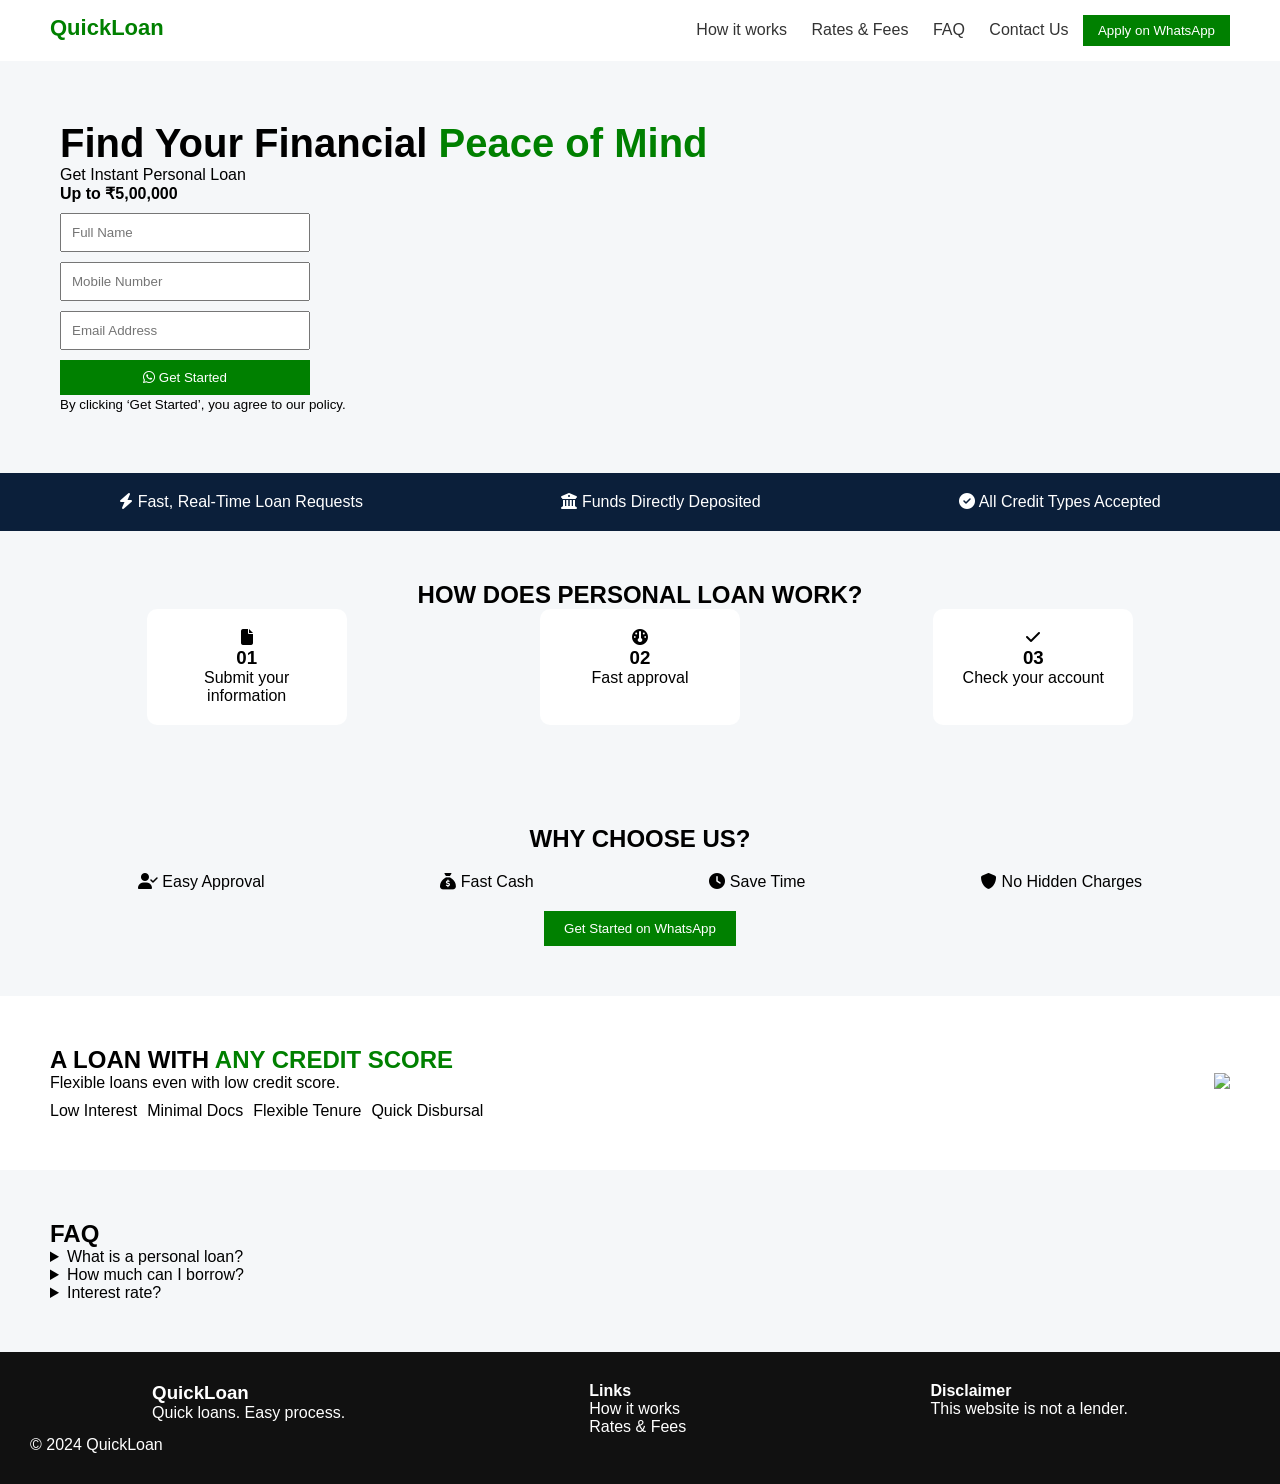
==== index.html @ e75ed55a "Add files via upload" ====
<!DOCTYPE html>
<html lang="en">
<head>
<meta charset="UTF-8">
<meta name="viewport" content="width=device-width, initial-scale=1.0">
<title>QuickLoan</title>

<link rel="stylesheet" href="style.css">

<link rel="stylesheet" href="https://cdnjs.cloudflare.com/ajax/libs/font-awesome/6.5.0/css/all.min.css">

</head>
<body>


<header class="header">
    <div class="logo">QuickLoan</div>
    <nav>
        <a href="#">How it works</a>
        <a href="#">Rates & Fees</a>
        <a href="#">FAQ</a>
        <a href="#">Contact Us</a>
        <button class="whatsapp-btn">Apply on WhatsApp</button>
    </nav>
</header>


<section class="hero">
    <div class="hero-left">
        <h1>Find Your Financial <span>Peace of Mind</span></h1>
        <p>Get Instant Personal Loan<br><b>Up to ₹5,00,000</b></p>

        <form class="form">
            <input type="text" placeholder="Full Name">
            <input type="text" placeholder="Mobile Number">
            <input type="email" placeholder="Email Address">
            <button><i class="fa-brands fa-whatsapp"></i> Get Started</button>
        </form>

        <small>By clicking ‘Get Started’, you agree to our policy.</small>
    </div>

    <div class="hero-right">
        <img src="https://cdn.pixabay.com/photo/2017/08/06/23/57/woman-2593366_1280.png" alt="">
    </div>
</section>

<section class="features">
    <div><i class="fa-solid fa-bolt"></i> Fast, Real-Time Loan Requests</div>
    <div><i class="fa-solid fa-building-columns"></i> Funds Directly Deposited</div>
    <div><i class="fa-solid fa-circle-check"></i> All Credit Types Accepted</div>
</section>


<section class="steps">
    <h2>HOW DOES <span>PERSONAL LOAN</span> WORK?</h2>

    <div class="step-box">
        <div class="card">
            <i class="fa-solid fa-file"></i>
            <h3>01</h3>
            <p>Submit your information</p>
        </div>

        <div class="card">
            <i class="fa-solid fa-gauge"></i>
            <h3>02</h3>
            <p>Fast approval</p>
        </div>

        <div class="card">
            <i class="fa-solid fa-check"></i>
            <h3>03</h3>
            <p>Check your account</p>
        </div>
    </div>
</section>


<section class="why">
    <h2>WHY CHOOSE US?</h2>

    <div class="why-grid">
        <div><i class="fa-solid fa-user-check"></i> Easy Approval</div>
        <div><i class="fa-solid fa-sack-dollar"></i> Fast Cash</div>
        <div><i class="fa-solid fa-clock"></i> Save Time</div>
        <div><i class="fa-solid fa-shield"></i> No Hidden Charges</div>
    </div>

    <button class="main-btn">Get Started on WhatsApp</button>
</section>


<section class="loan">
    <div class="loan-left">
        <h2>A LOAN WITH <span>ANY CREDIT SCORE</span></h2>
        <p>Flexible loans even with low credit score.</p>

        <div class="loan-features">
            <div>Low Interest</div>
            <div>Minimal Docs</div>
            <div>Flexible Tenure</div>
            <div>Quick Disbursal</div>
        </div>
    </div>

    <div class="loan-right">
        <img src="https://cdn-icons-png.flaticon.com/512/3135/3135715.png">
    </div>
</section>


<section class="faq">
    <h2>FAQ</h2>

    <details>
        <summary>What is a personal loan?</summary>
        <p>A loan used for personal expenses.</p>
    </details>

    <details>
        <summary>How much can I borrow?</summary>
        <p>Up to ₹5,00,000.</p>
    </details>

    <details>
        <summary>Interest rate?</summary>
        <p>Depends on lender.</p>
    </details>
</section>


<footer class="footer">
    <div class="footer-content">
        <div>
            <h3>QuickLoan</h3>
            <p>Quick loans. Easy process.</p>
        </div>

        <div>
            <h4>Links</h4>
            <p>How it works</p>
            <p>Rates & Fees</p>
        </div>

        <div>
            <h4>Disclaimer</h4>
            <p>This website is not a lender.</p>
        </div>
    </div>

    <p class="copyright">© 2024 QuickLoan</p>
</footer>

</body>
</html>
---- style.css ----
*{
    margin:0;
    padding:0;
    box-sizing:border-box;
    font-family:Arial;
}

body{
    background:#f5f7f9;
}


.header{
    display:flex;
    justify-content:space-between;
    padding:15px 50px;
    background:#fff;
}

.logo{
    color:green;
    font-weight:bold;
    font-size:22px;
}

nav a{
    margin:0 10px;
    text-decoration:none;
    color:#333;
}

.whatsapp-btn{
    background:green;
    color:#fff;
    padding:8px 15px;
    border:none;
}

/* HERO */
.hero{
    display:flex;
    padding:60px;
    align-items:center;
}

.hero-left{
    flex:1;
}

.hero-left h1{
    font-size:40px;
}

.hero-left span{
    color:green;
}

.form input{
    display:block;
    margin:10px 0;
    padding:10px;
    width:250px;
}

.form button{
    background:green;
    color:#fff;
    padding:10px;
    border:none;
    width:250px;
}

.hero-right img{
    width:400px;
}


.features{
    display:flex;
    justify-content:space-around;
    background:#0b1f3a;
    color:#fff;
    padding:20px;
}


.steps{
    text-align:center;
    padding:50px;
}

.step-box{
    display:flex;
    justify-content:space-around;
}

.card{
    background:#fff;
    padding:20px;
    border-radius:10px;
    width:200px;
}


.why{
    text-align:center;
    padding:50px;
}

.why-grid{
    display:flex;
    justify-content:space-around;
    margin:20px 0;
}

.main-btn{
    background:green;
    color:#fff;
    padding:10px 20px;
    border:none;
}

.loan{
    display:flex;
    padding:50px;
    align-items:center;
    background:#fff;
}

.loan-left{
    flex:1;
}

.loan-left span{
    color:green;
}

.loan-features{
    display:flex;
    gap:10px;
    margin-top:10px;
}

.loan-right img{
    width:200px;
}

.faq{
    padding:50px;
}


.footer{
    background:#111;
    color:#fff;
    padding:30px;
}

.footer-content{
    display:flex;
    justify-content:space-around;
}
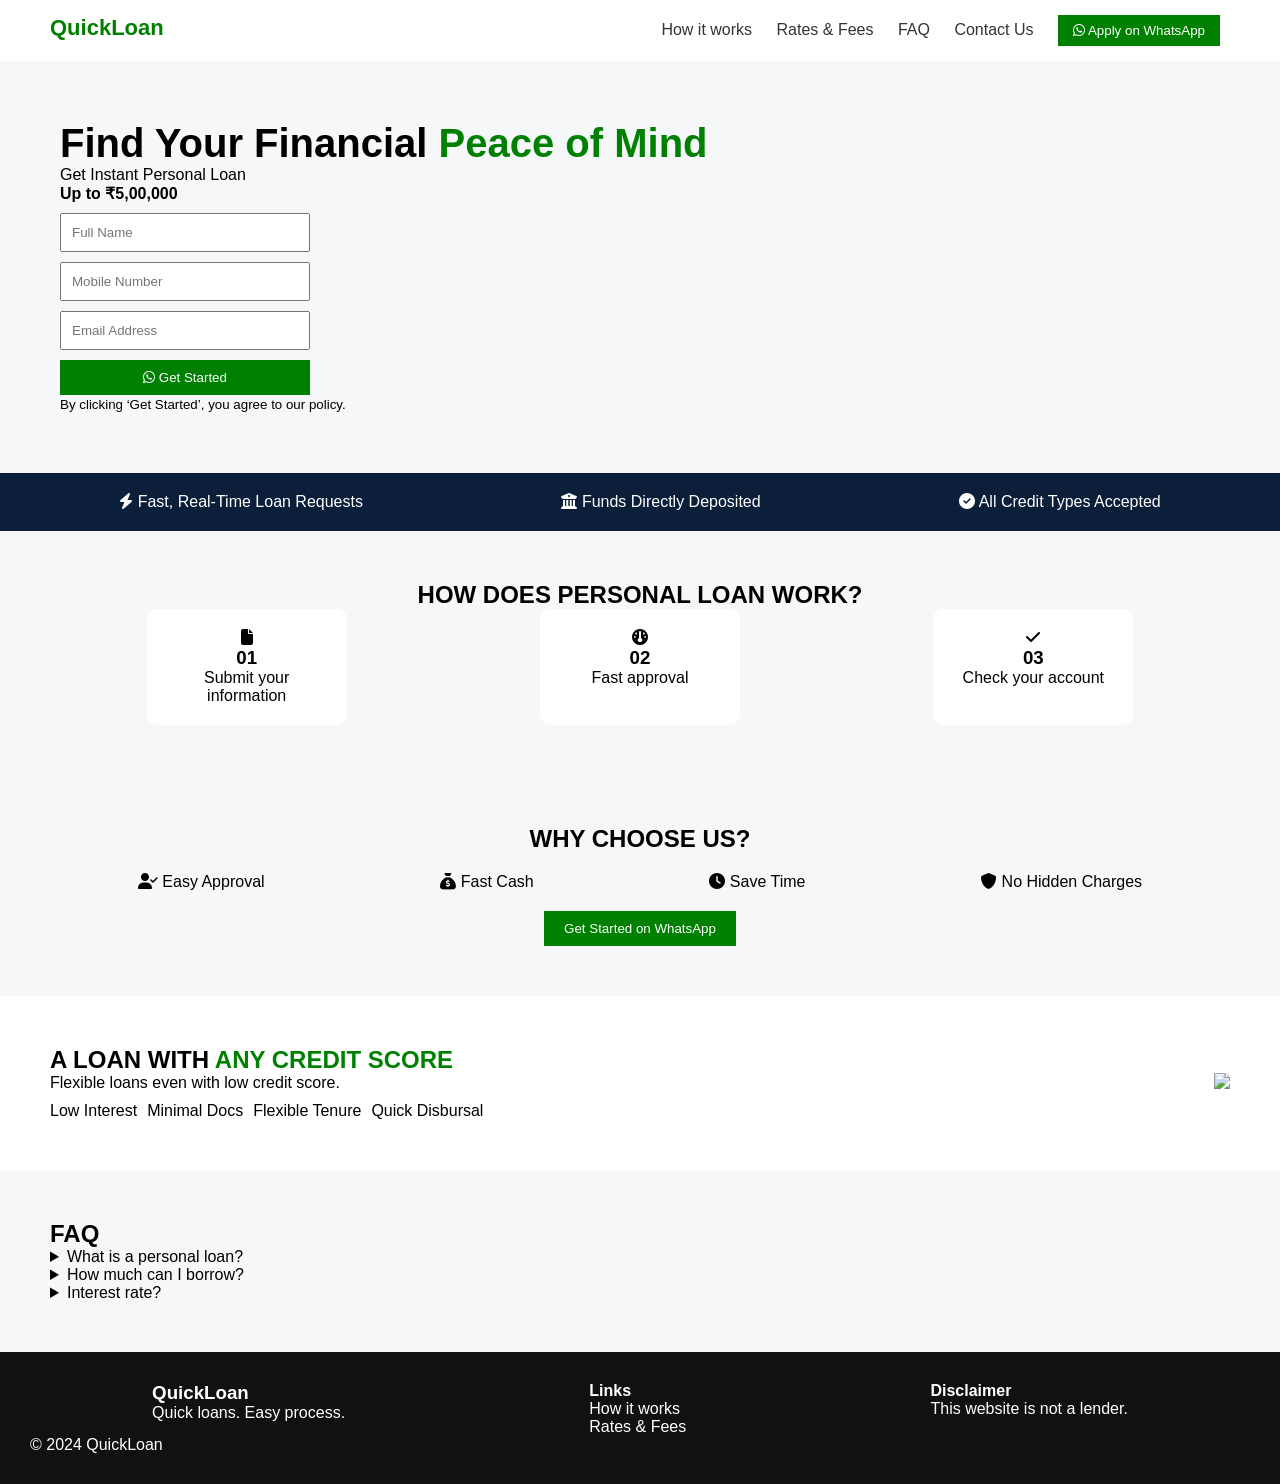
==== commit f742fee2: "Update index.html" ====
--- a/index.html
+++ b/index.html
@@ -20,7 +20,9 @@
         <a href="#">Rates & Fees</a>
         <a href="#">FAQ</a>
         <a href="#">Contact Us</a>
-        <button class="whatsapp-btn">Apply on WhatsApp</button>
+        <a href="https://wa.me/919876543210?text=Hi%20I%20want%20to%20apply%20for%20a%20loan" target="_blank">
+    <button class="whatsapp-btn"><i class="fa-brands fa-whatsapp"></i> Apply on WhatsApp</button>
+</a>
     </nav>
 </header>
 
@@ -30,12 +32,35 @@
         <h1>Find Your Financial <span>Peace of Mind</span></h1>
         <p>Get Instant Personal Loan<br><b>Up to ₹5,00,000</b></p>
 
-        <form class="form">
-            <input type="text" placeholder="Full Name">
-            <input type="text" placeholder="Mobile Number">
-            <input type="email" placeholder="Email Address">
-            <button><i class="fa-brands fa-whatsapp"></i> Get Started</button>
-        </form>
+<form class="form" onsubmit="sendToWhatsApp(event)">
+    <input type="text" id="name" placeholder="Full Name" required>
+    <input type="text" id="mobile" placeholder="Mobile Number" maxlength="10" pattern="\d{10}" required>
+    <input type="email" id="email" placeholder="Email Address" required>
+    <button type="submit"><i class="fa-brands fa-whatsapp"></i> Get Started</button>
+</form>
+
+<script>
+function sendToWhatsApp(event) {
+    event.preventDefault(); // form ko submit hone se rokta hai
+
+    // Input values nikalna
+    let name = document.getElementById("name").value;
+    let mobile = document.getElementById("mobile").value;
+    let email = document.getElementById("email").value;
+
+    // WhatsApp number (apna number daaliye)
+    let phoneNumber = "919876543210";
+
+    // Message format
+    let message = `Hi, I want to apply for a loan.%0AName: ${name}%0AMobile: ${mobile}%0AEmail: ${email}`;
+
+    // WhatsApp link
+    let url = `https://wa.me/${phoneNumber}?text=${message}`;
+
+    // Redirect to WhatsApp
+    window.open(url, "_blank");
+}
+</script>
 
         <small>By clicking ‘Get Started’, you agree to our policy.</small>
     </div>
@@ -153,4 +178,4 @@
 </footer>
 
 </body>
-</html>+</html>
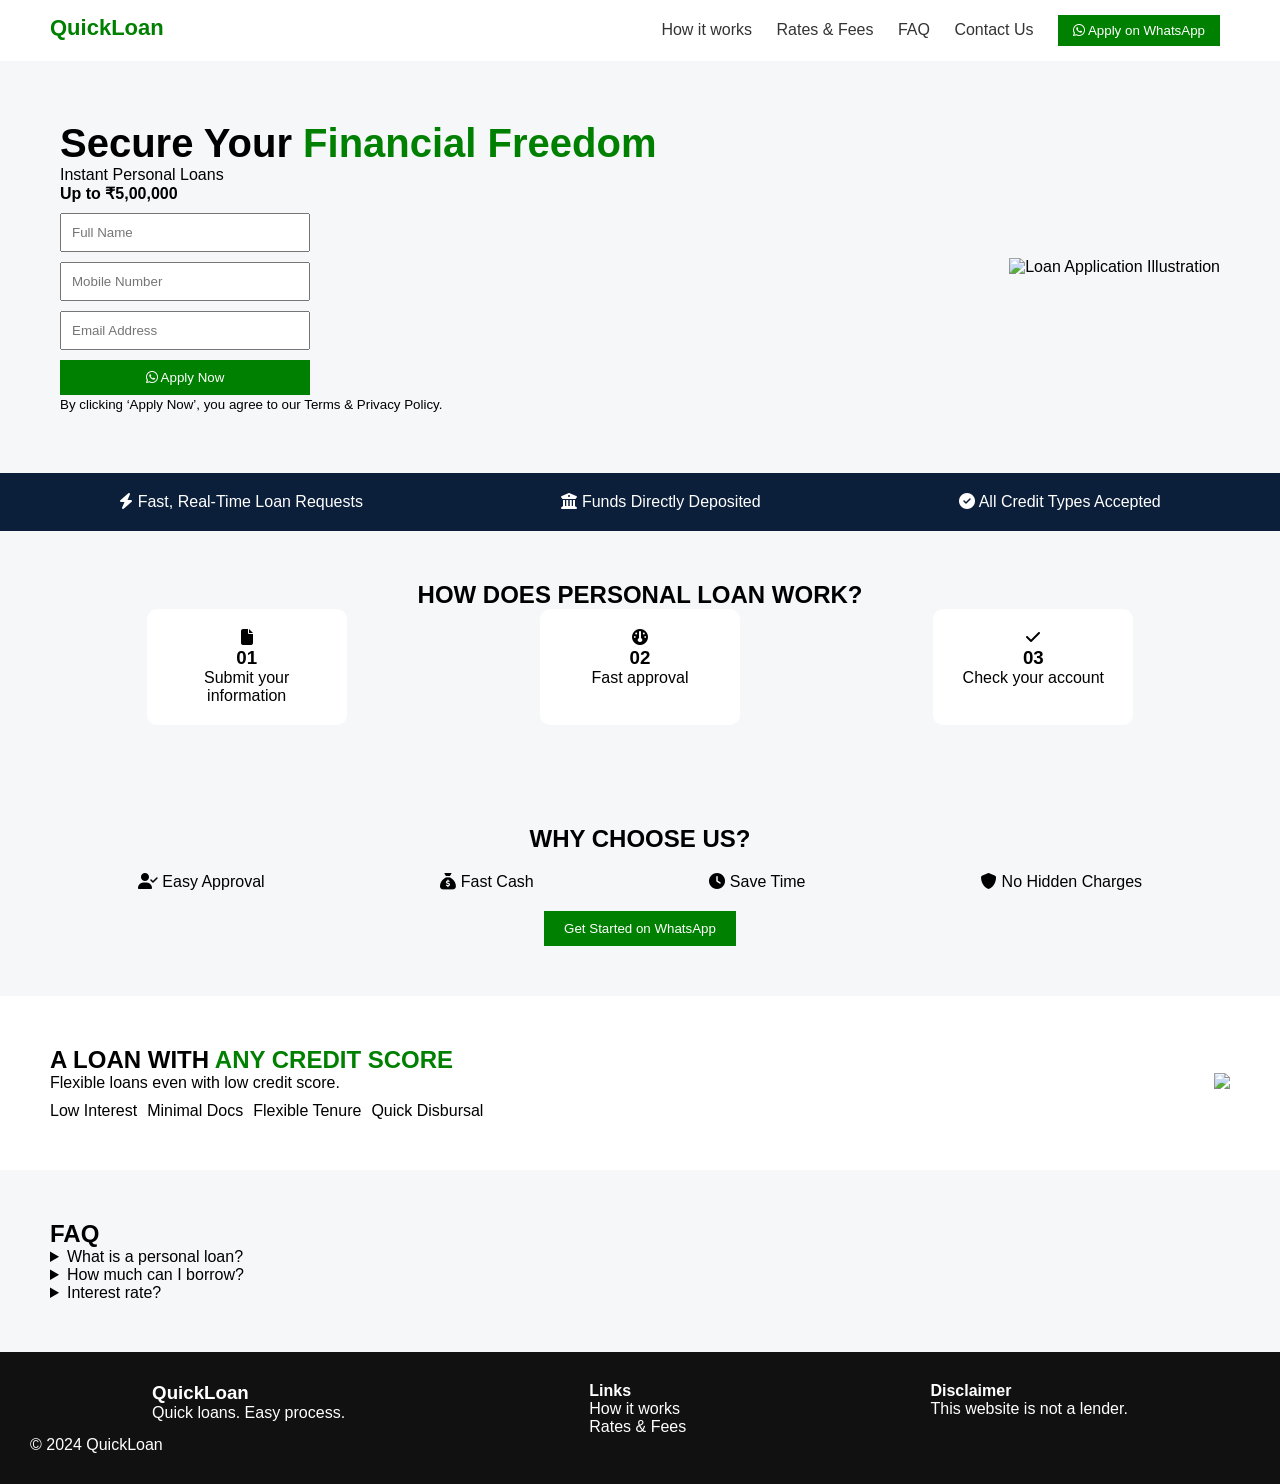
==== commit c632f6da: "Update index.html" ====
--- a/index.html
+++ b/index.html
@@ -20,7 +20,7 @@
         <a href="#">Rates & Fees</a>
         <a href="#">FAQ</a>
         <a href="#">Contact Us</a>
-        <a href="https://wa.me/919876543210?text=Hi%20I%20want%20to%20apply%20for%20a%20loan" target="_blank">
+        <a href="https://wa.me/919167395780?text=Hi%20I%20want%20to%20apply%20for%20a%20loan" target="_blank">
     <button class="whatsapp-btn"><i class="fa-brands fa-whatsapp"></i> Apply on WhatsApp</button>
 </a>
     </nav>
@@ -28,46 +28,23 @@
 
 
 <section class="hero">
-    <div class="hero-left">
-        <h1>Find Your Financial <span>Peace of Mind</span></h1>
-        <p>Get Instant Personal Loan<br><b>Up to ₹5,00,000</b></p>
+  <div class="hero-left">
+    <h1>Secure Your <span>Financial Freedom</span></h1>
+    <p>Instant Personal Loans <br><b>Up to ₹5,00,000</b></p>
 
-<form class="form" onsubmit="sendToWhatsApp(event)">
-    <input type="text" id="name" placeholder="Full Name" required>
-    <input type="text" id="mobile" placeholder="Mobile Number" maxlength="10" pattern="\d{10}" required>
-    <input type="email" id="email" placeholder="Email Address" required>
-    <button type="submit"><i class="fa-brands fa-whatsapp"></i> Get Started</button>
-</form>
+    <form class="form" onsubmit="sendToWhatsApp(event)">
+      <input type="text" id="name" placeholder="Full Name" required>
+      <input type="tel" id="mobile" placeholder="Mobile Number" maxlength="10" pattern="\d{10}" required>
+      <input type="email" id="email" placeholder="Email Address" required>
+      <button type="submit" class="cta-btn"><i class="fa-brands fa-whatsapp"></i> Apply Now</button>
+    </form>
 
-<script>
-function sendToWhatsApp(event) {
-    event.preventDefault(); // form ko submit hone se rokta hai
+    <small>By clicking ‘Apply Now’, you agree to our Terms & Privacy Policy.</small>
+  </div>
 
-    // Input values nikalna
-    let name = document.getElementById("name").value;
-    let mobile = document.getElementById("mobile").value;
-    let email = document.getElementById("email").value;
-
-    // WhatsApp number (apna number daaliye)
-    let phoneNumber = "919876543210";
-
-    // Message format
-    let message = `Hi, I want to apply for a loan.%0AName: ${name}%0AMobile: ${mobile}%0AEmail: ${email}`;
-
-    // WhatsApp link
-    let url = `https://wa.me/${phoneNumber}?text=${message}`;
-
-    // Redirect to WhatsApp
-    window.open(url, "_blank");
-}
-</script>
-
-        <small>By clicking ‘Get Started’, you agree to our policy.</small>
-    </div>
-
-    <div class="hero-right">
-        <img src="https://cdn.pixabay.com/photo/2017/08/06/23/57/woman-2593366_1280.png" alt="">
-    </div>
+  <div class="hero-right">
+    <img src="https://cdn.pixabay.com/photo/2017/08/06/23/57/woman-2593366_1280.png" alt="Loan Application Illustration">
+  </div>
 </section>
 
 <section class="features">
--- a/style.css
+++ b/style.css
@@ -159,4 +159,157 @@
 .footer-content{
     display:flex;
     justify-content:space-around;
-}+}
+
+/* Base styles remain same as your code */
+
+/* Responsive adjustments */
+@media (max-width: 768px) {
+    .header {
+        flex-direction: column;
+        align-items: flex-start;
+        padding: 10px 20px;
+    }
+
+    nav {
+        margin-top: 10px;
+    }
+
+    .hero {
+        flex-direction: column;
+        padding: 30px;
+        text-align: center;
+    }
+
+    .hero-left h1 {
+        font-size: 28px;
+    }
+
+    .hero-right img {
+        width: 100%;
+        max-width: 300px;
+        margin-top: 20px;
+    }
+
+    .form input,
+    .form button {
+        width: 100%;
+        max-width: 300px;
+    }
+
+    .features {
+        flex-direction: column;
+        align-items: center;
+        text-align: center;
+    }
+
+    .step-box {
+        flex-direction: column;
+        gap: 20px;
+    }
+
+    .why-grid {
+        flex-direction: column;
+        gap: 20px;
+    }
+
+    .loan {
+        flex-direction: column;
+        text-align: center;
+    }
+
+    .loan-right img {
+        width: 100%;
+        max-width: 200px;
+        margin-top: 20px;
+    }
+
+    .footer-content {
+        flex-direction: column;
+        align-items: center;
+        text-align: center;
+        gap: 15px;
+    }
+}
+
+@media (max-width: 480px) {
+    .hero-left h1 {
+        font-size: 22px;
+    }
+
+    .logo {
+        font-size: 18px;
+    }
+
+    .main-btn,
+    .whatsapp-btn {
+        width: 100%;
+        max-width: 250px;
+    }
+}
+
+@media (max-width: 768px) {
+    .header {
+        flex-direction: column;
+        align-items: flex-start;
+        padding: 10px 20px;
+    }
+
+    nav {
+        display: flex;
+        flex-direction: column;
+        gap: 10px;
+        margin-top: 10px;
+    }
+
+    .hero {
+        flex-direction: column;
+        padding: 30px;
+        text-align: center;
+    }
+
+    .hero-right img {
+        width: 100%;
+        max-width: 300px;
+        margin-top: 20px;
+    }
+
+    .form input,
+    .form button {
+        width: 100%;
+        max-width: 300px;
+    }
+
+    .features,
+    .step-box,
+    .why-grid,
+    .loan,
+    .footer-content {
+        flex-direction: column;
+        align-items: center;
+        text-align: center;
+        gap: 20px;
+    }
+
+    .loan-right img {
+        width: 100%;
+        max-width: 200px;
+        margin-top: 20px;
+    }
+}
+
+@media (max-width: 480px) {
+    .hero-left h1 {
+        font-size: 22px;
+    }
+
+    .logo {
+        font-size: 18px;
+    }
+
+    .main-btn,
+    .whatsapp-btn {
+        width: 100%;
+        max-width: 250px;
+    }
+}
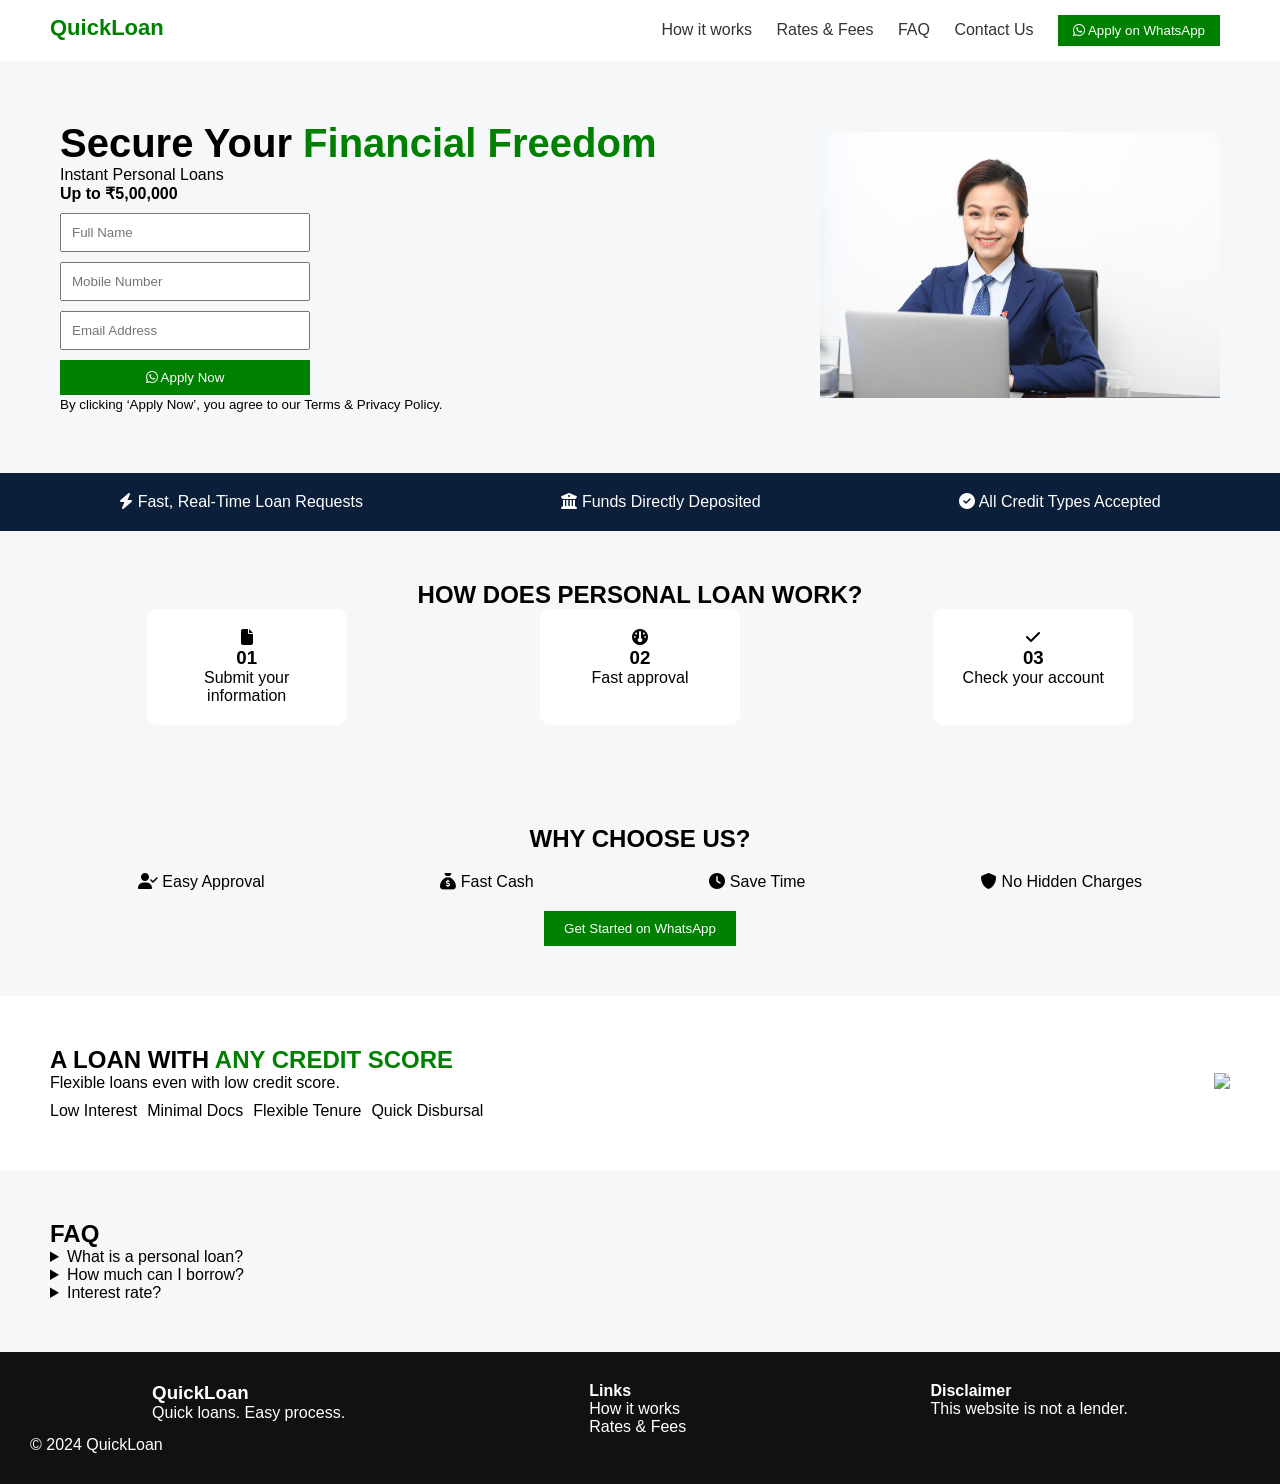
==== commit 129b45a8: "Update index.html" ====
--- a/index.html
+++ b/index.html
@@ -43,7 +43,7 @@
   </div>
 
   <div class="hero-right">
-    <img src="https://cdn.pixabay.com/photo/2017/08/06/23/57/woman-2593366_1280.png" alt="Loan Application Illustration">
+    <img src="assest/heroright.jpg" alt="Loan Application Illustration">
   </div>
 </section>
 
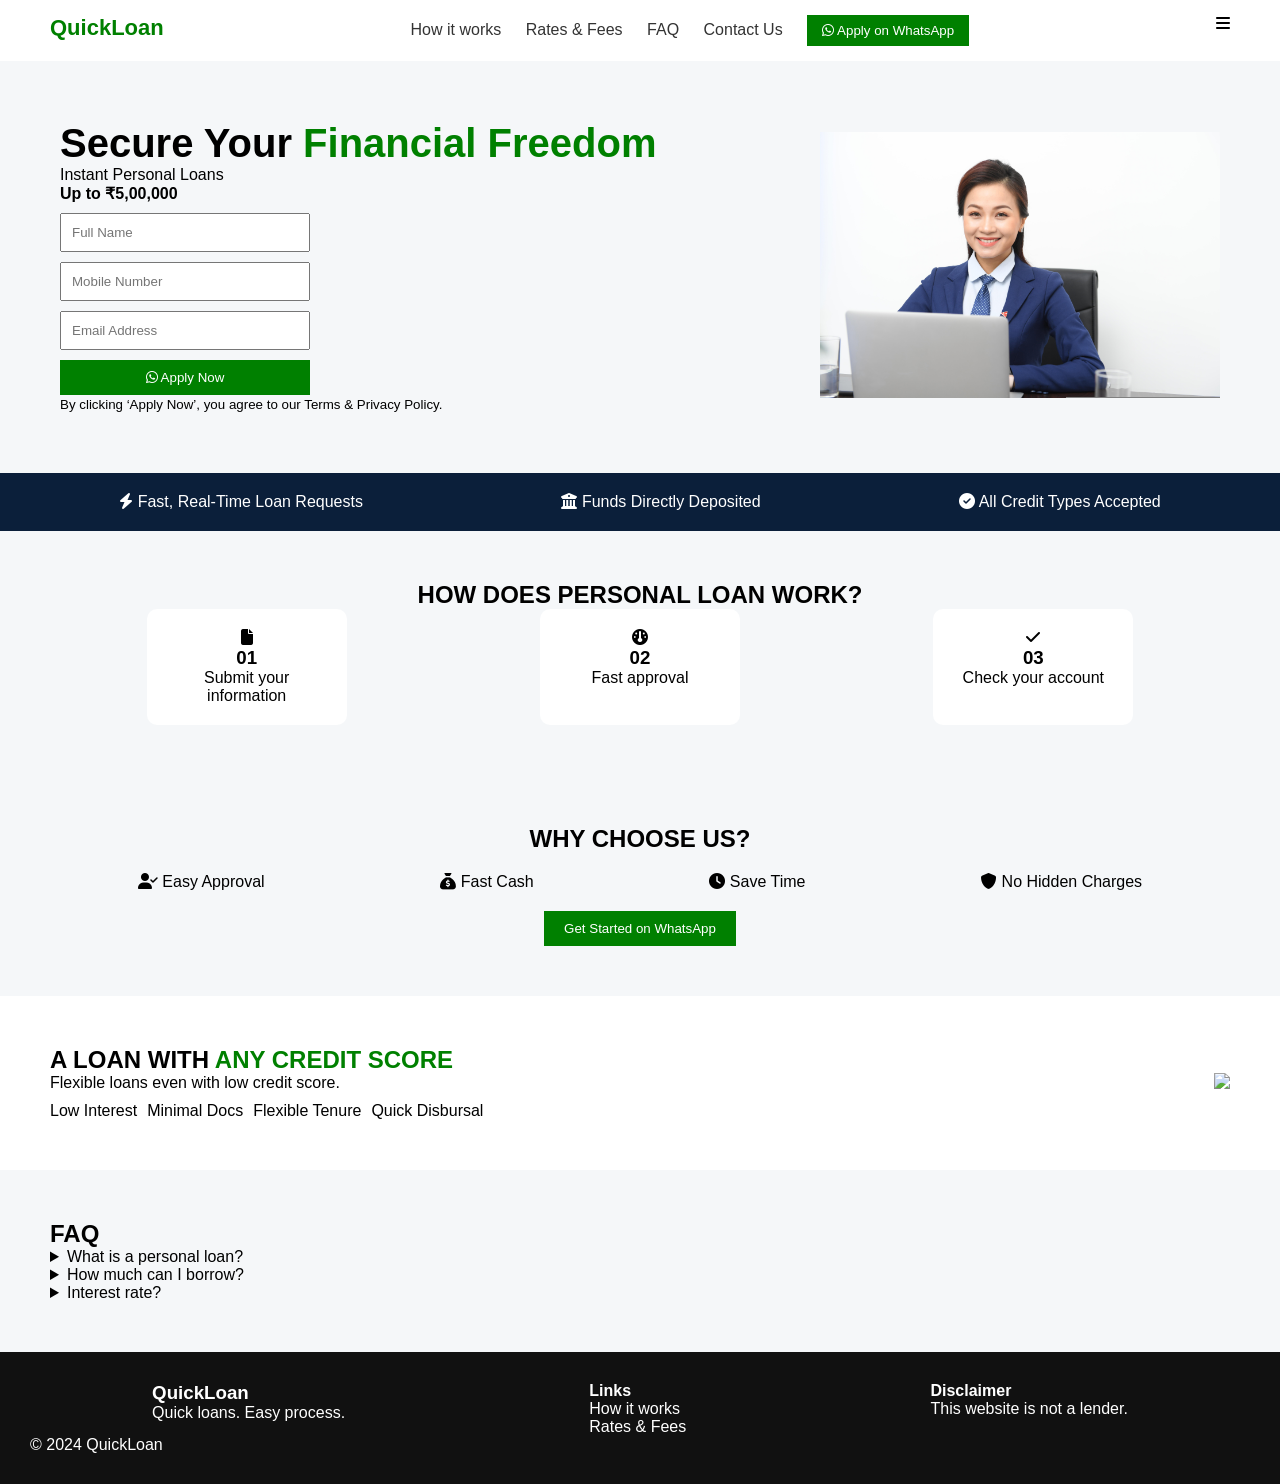
==== commit 501ff243: "Update index.html" ====
--- a/index.html
+++ b/index.html
@@ -14,16 +14,19 @@
 
 
 <header class="header">
-    <div class="logo">QuickLoan</div>
-    <nav>
-        <a href="#">How it works</a>
-        <a href="#">Rates & Fees</a>
-        <a href="#">FAQ</a>
-        <a href="#">Contact Us</a>
-        <a href="https://wa.me/919167395780?text=Hi%20I%20want%20to%20apply%20for%20a%20loan" target="_blank">
-    <button class="whatsapp-btn"><i class="fa-brands fa-whatsapp"></i> Apply on WhatsApp</button>
-</a>
-    </nav>
+  <div class="logo">QuickLoan</div>
+  <nav id="nav-links">
+      <a href="#">How it works</a>
+      <a href="#">Rates & Fees</a>
+      <a href="#">FAQ</a>
+      <a href="#">Contact Us</a>
+      <a href="https://wa.me/919167395780?text=Hi%20I%20want%20to%20apply%20for%20a%20loan" target="_blank">
+        <button class="whatsapp-btn"><i class="fa-brands fa-whatsapp"></i> Apply on WhatsApp</button>
+      </a>
+  </nav>
+  <div class="hamburger" onclick="toggleMenu()">
+    <i class="fa fa-bars"></i>
+  </div>
 </header>
 
 
@@ -153,6 +156,10 @@
 
     <p class="copyright">© 2024 QuickLoan</p>
 </footer>
-
+<script>
+function toggleMenu() {
+  document.getElementById("nav-links").classList.toggle("show");
+}
+</script>
 </body>
 </html>
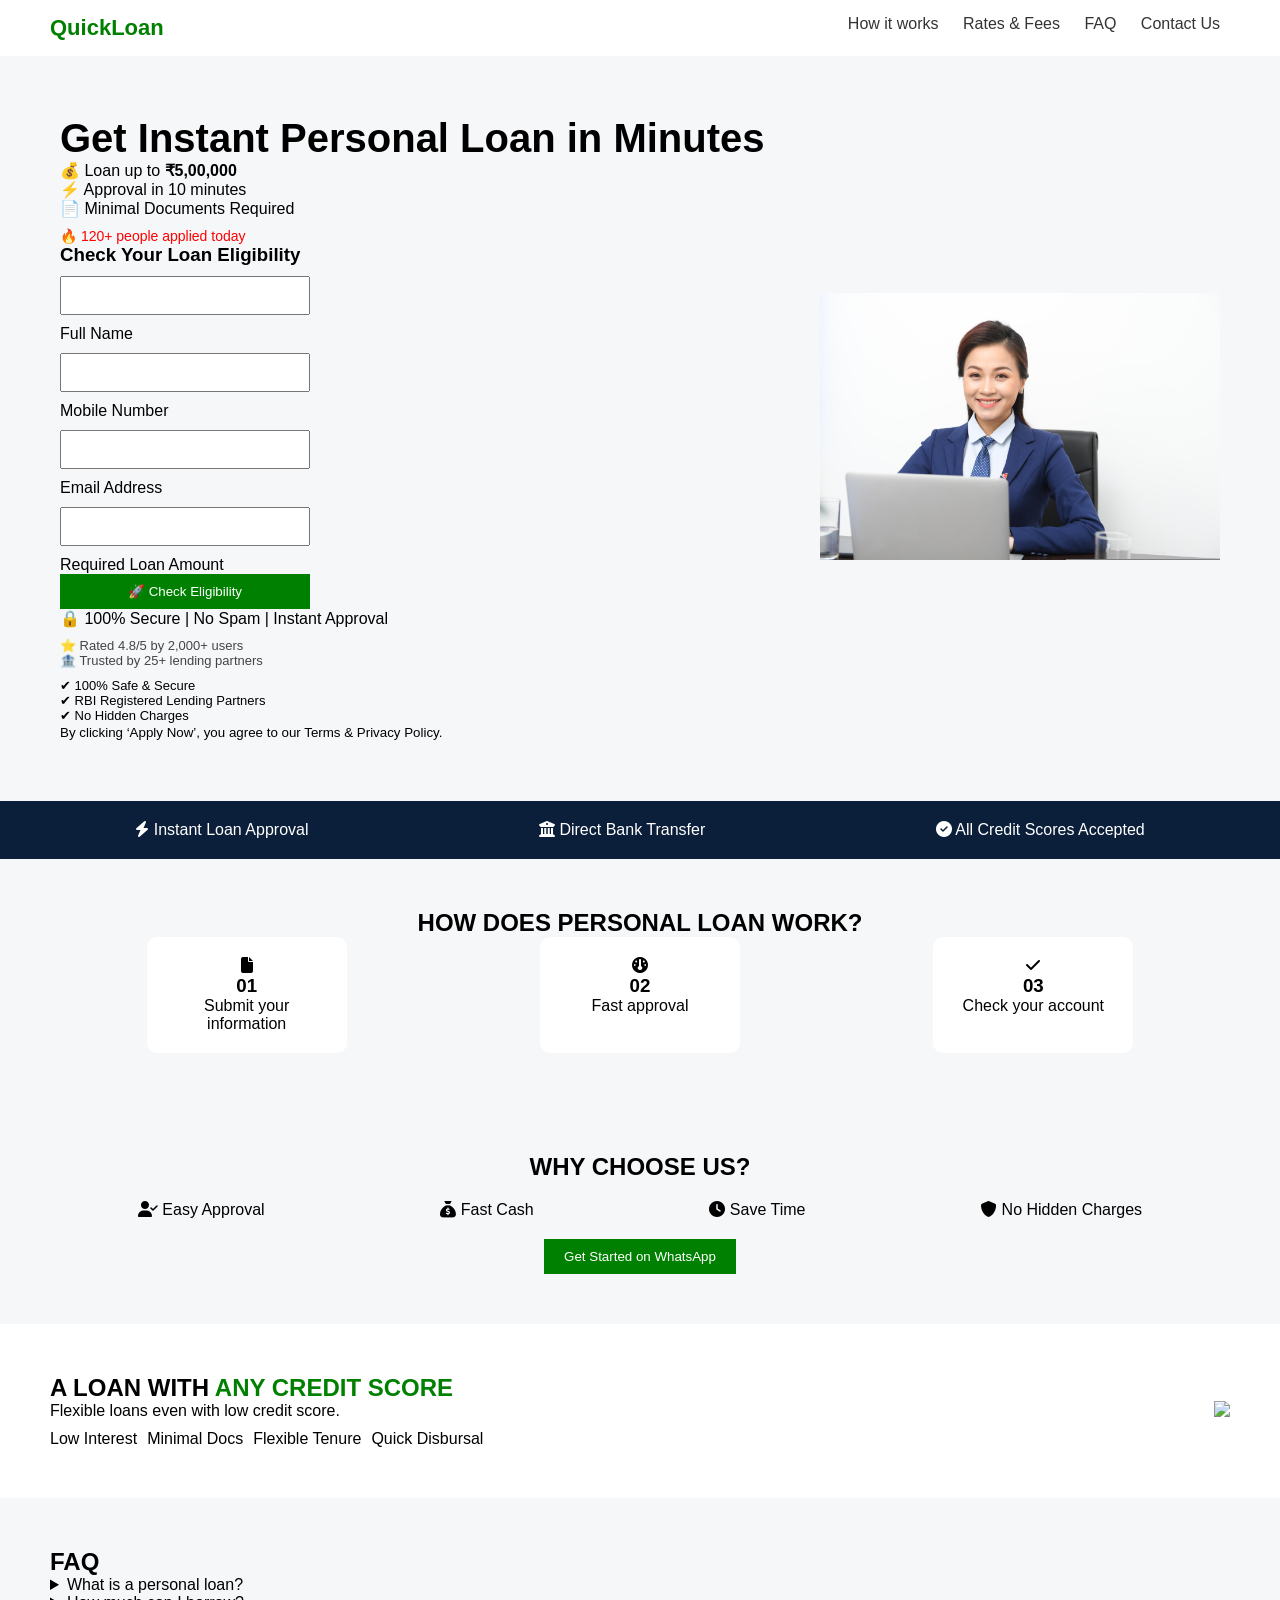
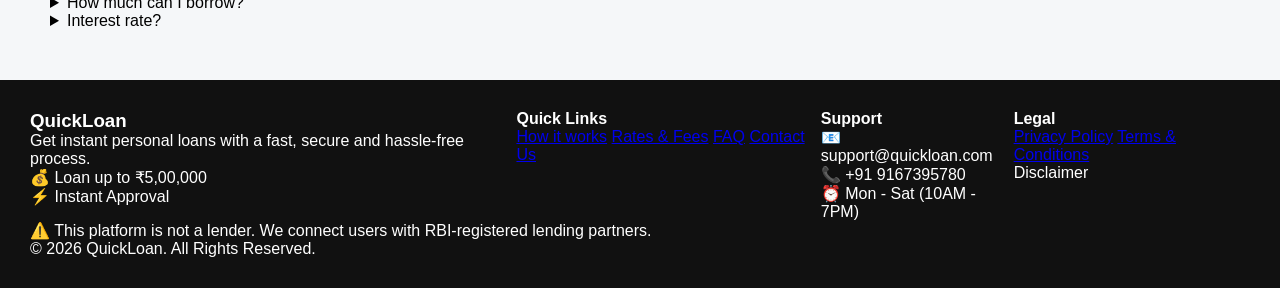
==== commit dd47ac10: "Update index.html" ====
--- a/index.html
+++ b/index.html
@@ -1,165 +1,242 @@
-<!DOCTYPE html>
+<!doctype html>
 <html lang="en">
-<head>
-<meta charset="UTF-8">
-<meta name="viewport" content="width=device-width, initial-scale=1.0">
-<title>QuickLoan</title>
-
-<link rel="stylesheet" href="style.css">
-
-<link rel="stylesheet" href="https://cdnjs.cloudflare.com/ajax/libs/font-awesome/6.5.0/css/all.min.css">
-
-</head>
-<body>
-
-
-<header class="header">
-  <div class="logo">QuickLoan</div>
-  <nav id="nav-links">
-      <a href="#">How it works</a>
-      <a href="#">Rates & Fees</a>
-      <a href="#">FAQ</a>
-      <a href="#">Contact Us</a>
-      <a href="https://wa.me/919167395780?text=Hi%20I%20want%20to%20apply%20for%20a%20loan" target="_blank">
-        <button class="whatsapp-btn"><i class="fa-brands fa-whatsapp"></i> Apply on WhatsApp</button>
-      </a>
-  </nav>
-  <div class="hamburger" onclick="toggleMenu()">
-    <i class="fa fa-bars"></i>
-  </div>
-</header>
-
-
-<section class="hero">
-  <div class="hero-left">
-    <h1>Secure Your <span>Financial Freedom</span></h1>
-    <p>Instant Personal Loans <br><b>Up to ₹5,00,000</b></p>
-
-    <form class="form" onsubmit="sendToWhatsApp(event)">
-      <input type="text" id="name" placeholder="Full Name" required>
-      <input type="tel" id="mobile" placeholder="Mobile Number" maxlength="10" pattern="\d{10}" required>
-      <input type="email" id="email" placeholder="Email Address" required>
-      <button type="submit" class="cta-btn"><i class="fa-brands fa-whatsapp"></i> Apply Now</button>
-    </form>
-
-    <small>By clicking ‘Apply Now’, you agree to our Terms & Privacy Policy.</small>
-  </div>
-
-  <div class="hero-right">
-    <img src="assest/heroright.jpg" alt="Loan Application Illustration">
-  </div>
-</section>
-
-<section class="features">
-    <div><i class="fa-solid fa-bolt"></i> Fast, Real-Time Loan Requests</div>
-    <div><i class="fa-solid fa-building-columns"></i> Funds Directly Deposited</div>
-    <div><i class="fa-solid fa-circle-check"></i> All Credit Types Accepted</div>
-</section>
-
-
-<section class="steps">
-    <h2>HOW DOES <span>PERSONAL LOAN</span> WORK?</h2>
-
-    <div class="step-box">
+  <head>
+    <meta charset="UTF-8" />
+    <meta name="viewport" content="width=device-width, initial-scale=1.0" />
+    <title>QuickLoan</title>
+
+    <link rel="stylesheet" href="style.css" />
+
+    <link
+      rel="stylesheet"
+      href="https://cdnjs.cloudflare.com/ajax/libs/font-awesome/6.5.0/css/all.min.css"
+    />
+  </head>
+  <body>
+    <header class="header">
+      <div class="logo">QuickLoan</div>
+      <nav id="nav-links">
+        <a href="#">How it works</a>
+        <a href="#">Rates & Fees</a>
+        <a href="#">FAQ</a>
+        <a href="#">Contact Us</a>
+      </nav>
+      <div class="hamburger" onclick="toggleMenu()">
+        <i class="fa fa-bars"></i>
+      </div>
+    </header>
+
+    <section class="hero">
+      <div class="hero-left">
+        <h1>Get Instant Personal Loan in Minutes</h1>
+
+        <p>
+          💰 Loan up to <b>₹5,00,000</b><br />
+          ⚡ Approval in 10 minutes<br />
+          📄 Minimal Documents Required
+        </p>
+
+        <p style="color: red; font-size: 14px; margin-top: 10px">
+          🔥 120+ people applied today
+        </p>
+
+        <form class="form" onsubmit="sendToWhatsApp(event)">
+          <h3 class="form-title">Check Your Loan Eligibility</h3>
+
+          <div class="input-group">
+            <input type="text" id="name" placeholder=" " required />
+            <label>Full Name</label>
+          </div>
+
+          <div class="input-group">
+            <input
+              type="tel"
+              id="mobile"
+              placeholder=" "
+              maxlength="10"
+              pattern="\d{10}"
+              required
+            />
+            <label>Mobile Number</label>
+          </div>
+
+          <div class="input-group">
+            <input type="email" id="email" placeholder=" " required />
+            <label>Email Address</label>
+          </div>
+
+          <div class="input-group">
+            <input type="text" id="loan" placeholder=" " required />
+            <label>Required Loan Amount</label>
+          </div>
+
+          <button type="submit" class="cta-btn">🚀 Check Eligibility</button>
+
+          <p class="form-note">🔒 100% Secure | No Spam | Instant Approval</p>
+        </form>
+
+        <p style="margin-top: 10px; font-size: 13px; color: #444">
+          ⭐ Rated 4.8/5 by 2,000+ users
+        </p>
+
+        <p style="font-size: 13px; color: #444">
+          🏦 Trusted by 25+ lending partners
+        </p>
+        <p style="font-size: 13px; margin-top: 10px">
+          ✔ 100% Safe & Secure <br />
+          ✔ RBI Registered Lending Partners <br />
+          ✔ No Hidden Charges
+        </p>
+
+        <small
+          >By clicking ‘Apply Now’, you agree to our Terms & Privacy
+          Policy.</small
+        >
+      </div>
+
+      <div class="hero-right">
+        <img src="assest/heroright.jpg" alt="Loan Application Illustration" />
+      </div>
+    </section>
+
+    <section class="features">
+      <div><i class="fa-solid fa-bolt"></i> Instant Loan Approval</div>
+      <div>
+        <i class="fa-solid fa-building-columns"></i> Direct Bank Transfer
+      </div>
+      <div>
+        <i class="fa-solid fa-circle-check"></i> All Credit Scores Accepted
+      </div>
+    </section>
+
+    <section class="steps">
+      <h2>HOW DOES <span>PERSONAL LOAN</span> WORK?</h2>
+
+      <div class="step-box">
         <div class="card">
-            <i class="fa-solid fa-file"></i>
-            <h3>01</h3>
-            <p>Submit your information</p>
+          <i class="fa-solid fa-file"></i>
+          <h3>01</h3>
+          <p>Submit your information</p>
         </div>
 
         <div class="card">
-            <i class="fa-solid fa-gauge"></i>
-            <h3>02</h3>
-            <p>Fast approval</p>
+          <i class="fa-solid fa-gauge"></i>
+          <h3>02</h3>
+          <p>Fast approval</p>
         </div>
 
         <div class="card">
-            <i class="fa-solid fa-check"></i>
-            <h3>03</h3>
-            <p>Check your account</p>
-        </div>
-    </div>
-</section>
-
-
-<section class="why">
-    <h2>WHY CHOOSE US?</h2>
-
-    <div class="why-grid">
+          <i class="fa-solid fa-check"></i>
+          <h3>03</h3>
+          <p>Check your account</p>
+        </div>
+      </div>
+    </section>
+
+    <section class="why">
+      <h2>WHY CHOOSE US?</h2>
+
+      <div class="why-grid">
         <div><i class="fa-solid fa-user-check"></i> Easy Approval</div>
         <div><i class="fa-solid fa-sack-dollar"></i> Fast Cash</div>
         <div><i class="fa-solid fa-clock"></i> Save Time</div>
         <div><i class="fa-solid fa-shield"></i> No Hidden Charges</div>
-    </div>
-
-    <button class="main-btn">Get Started on WhatsApp</button>
-</section>
-
-
-<section class="loan">
-    <div class="loan-left">
+      </div>
+
+      <button class="main-btn">Get Started on WhatsApp</button>
+    </section>
+
+    <section class="loan">
+      <div class="loan-left">
         <h2>A LOAN WITH <span>ANY CREDIT SCORE</span></h2>
         <p>Flexible loans even with low credit score.</p>
 
         <div class="loan-features">
-            <div>Low Interest</div>
-            <div>Minimal Docs</div>
-            <div>Flexible Tenure</div>
-            <div>Quick Disbursal</div>
-        </div>
-    </div>
-
-    <div class="loan-right">
-        <img src="https://cdn-icons-png.flaticon.com/512/3135/3135715.png">
-    </div>
-</section>
-
-
-<section class="faq">
-    <h2>FAQ</h2>
-
-    <details>
+          <div>Low Interest</div>
+          <div>Minimal Docs</div>
+          <div>Flexible Tenure</div>
+          <div>Quick Disbursal</div>
+        </div>
+      </div>
+
+      <div class="loan-right">
+        <img src="https://cdn-icons-png.flaticon.com/512/3135/3135715.png" />
+      </div>
+    </section>
+
+    <section class="faq">
+      <h2>FAQ</h2>
+
+      <details>
         <summary>What is a personal loan?</summary>
         <p>A loan used for personal expenses.</p>
-    </details>
-
-    <details>
+      </details>
+
+      <details>
         <summary>How much can I borrow?</summary>
         <p>Up to ₹5,00,000.</p>
-    </details>
-
-    <details>
+      </details>
+
+      <details>
         <summary>Interest rate?</summary>
         <p>Depends on lender.</p>
-    </details>
-</section>
-
-
-<footer class="footer">
-    <div class="footer-content">
-        <div>
-            <h3>QuickLoan</h3>
-            <p>Quick loans. Easy process.</p>
-        </div>
-
-        <div>
-            <h4>Links</h4>
-            <p>How it works</p>
-            <p>Rates & Fees</p>
-        </div>
-
-        <div>
-            <h4>Disclaimer</h4>
-            <p>This website is not a lender.</p>
-        </div>
-    </div>
-
-    <p class="copyright">© 2024 QuickLoan</p>
-</footer>
-<script>
-function toggleMenu() {
-  document.getElementById("nav-links").classList.toggle("show");
-}
-</script>
-</body>
+      </details>
+    </section>
+
+    <footer class="footer">
+      <div class="footer-content">
+        <!-- BRAND -->
+        <div class="footer-box">
+          <h3>QuickLoan</h3>
+          <p>
+            Get instant personal loans with a fast, secure and hassle-free
+            process.
+          </p>
+          <p>💰 Loan up to ₹5,00,000</p>
+          <p>⚡ Instant Approval</p>
+        </div>
+
+        <!-- QUICK LINKS -->
+        <div class="footer-box">
+          <h4>Quick Links</h4>
+          <a href="#">How it works</a>
+          <a href="#">Rates & Fees</a>
+          <a href="#">FAQ</a>
+          <a href="#">Contact Us</a>
+        </div>
+
+        <!-- SUPPORT -->
+        <div class="footer-box">
+          <h4>Support</h4>
+          <p>📧 support@quickloan.com</p>
+          <p>📞 +91 9167395780</p>
+          <p>⏰ Mon - Sat (10AM - 7PM)</p>
+        </div>
+
+        <!-- LEGAL -->
+        <div class="footer-box">
+          <h4>Legal</h4>
+          <a href="privacy.html">Privacy Policy</a>
+          <a href="terms.html">Terms & Conditions</a>
+          <p>Disclaimer</p>
+        </div>
+      </div>
+
+      <!-- TRUST LINE -->
+      <div class="footer-bottom">
+        <p>
+          ⚠️ This platform is not a lender. We connect users with RBI-registered
+          lending partners.
+        </p>
+
+        <p class="copyright">© 2026 QuickLoan. All Rights Reserved.</p>
+      </div>
+    </footer>
+    <script>
+      function toggleMenu() {
+        document.getElementById("nav-links").classList.toggle("show");
+      }
+    </script>
+    <script src="script.js"></script>
+  </body>
 </html>
--- a/style.css
+++ b/style.css
@@ -161,9 +161,7 @@
     justify-content:space-around;
 }
 
-/* Base styles remain same as your code */
-
-/* Responsive adjustments */
+/* Tablet and small screens */
 @media (max-width: 768px) {
     .header {
         flex-direction: column;
@@ -172,12 +170,15 @@
     }
 
     nav {
+        display: flex;
+        flex-direction: column;
+        gap: 10px;
         margin-top: 10px;
     }
 
     .hero {
         flex-direction: column;
-        padding: 30px;
+        padding: 20px;
         text-align: center;
     }
 
@@ -194,44 +195,67 @@
     .form input,
     .form button {
         width: 100%;
-        max-width: 300px;
-    }
-
-    .features {
-        flex-direction: column;
-        align-items: center;
-        text-align: center;
-    }
-
-    .step-box {
-        flex-direction: column;
-        gap: 20px;
-    }
-
-    .why-grid {
-        flex-direction: column;
-        gap: 20px;
-    }
-
-    .loan {
-        flex-direction: column;
-        text-align: center;
-    }
+        max-width: 320px;
+    }
+
+    .features,
+    .step-box,
+    .why-grid,
+    .loan,
+    .footer {
+    background:#111;
+    color:#fff;
+    padding:30px;
+}
+
+.footer-content {
+    display:flex;
+    justify-content:space-around;
+    flex-wrap:wrap; /* allow wrapping on smaller screens */
+}
+
+.footer-content div {
+    margin:10px;
+    min-width:200px; /* ensures blocks don't shrink too much */
+}
+
+.footer h3, .footer h4 {
+    margin-bottom:10px;
+}
+
+.footer p {
+    margin:5px 0;
+}
+
+.footer .copyright {
+    text-align:center;
+    margin-top:20px;
+    font-size:14px;
+    color:#aaa;
+}
+
+/* Responsive footer */
+@media (max-width: 768px) {
+    .footer-content {
+        flex-direction:column;
+        align-items:center;
+        text-align:center;
+        gap:20px;
+    }
+
+    .footer-content div {
+        min-width:auto;
+    }
+}
 
     .loan-right img {
         width: 100%;
         max-width: 200px;
         margin-top: 20px;
     }
-
-    .footer-content {
-        flex-direction: column;
-        align-items: center;
-        text-align: center;
-        gap: 15px;
-    }
-}
-
+}
+
+/* Very small screens (phones) */
 @media (max-width: 480px) {
     .hero-left h1 {
         font-size: 22px;
@@ -246,70 +270,33 @@
         width: 100%;
         max-width: 250px;
     }
-}
-
-@media (max-width: 768px) {
-    .header {
-        flex-direction: column;
-        align-items: flex-start;
-        padding: 10px 20px;
-    }
-
-    nav {
-        display: flex;
-        flex-direction: column;
-        gap: 10px;
-        margin-top: 10px;
-    }
-
-    .hero {
-        flex-direction: column;
-        padding: 30px;
-        text-align: center;
-    }
-
-    .hero-right img {
-        width: 100%;
-        max-width: 300px;
-        margin-top: 20px;
-    }
 
     .form input,
     .form button {
-        width: 100%;
-        max-width: 300px;
-    }
-
-    .features,
-    .step-box,
-    .why-grid,
-    .loan,
-    .footer-content {
-        flex-direction: column;
-        align-items: center;
-        text-align: center;
-        gap: 20px;
-    }
-
-    .loan-right img {
-        width: 100%;
-        max-width: 200px;
-        margin-top: 20px;
-    }
-}
-
-@media (max-width: 480px) {
-    .hero-left h1 {
-        font-size: 22px;
-    }
-
-    .logo {
-        font-size: 18px;
-    }
-
-    .main-btn,
-    .whatsapp-btn {
-        width: 100%;
-        max-width: 250px;
-    }
-}
+        max-width: 100%;
+    }
+}
+.hamburger {
+  display: none;
+  font-size: 24px;
+  cursor: pointer;
+}
+
+@media (max-width: 768px) {
+  nav {
+    display: none;
+    flex-direction: column;
+    background: #fff;
+    width: 100%;
+    padding: 10px;
+  }
+
+  nav.show {
+    display: flex;
+  }
+
+  .hamburger {
+    display: block;
+    color: #333;
+  }
+}
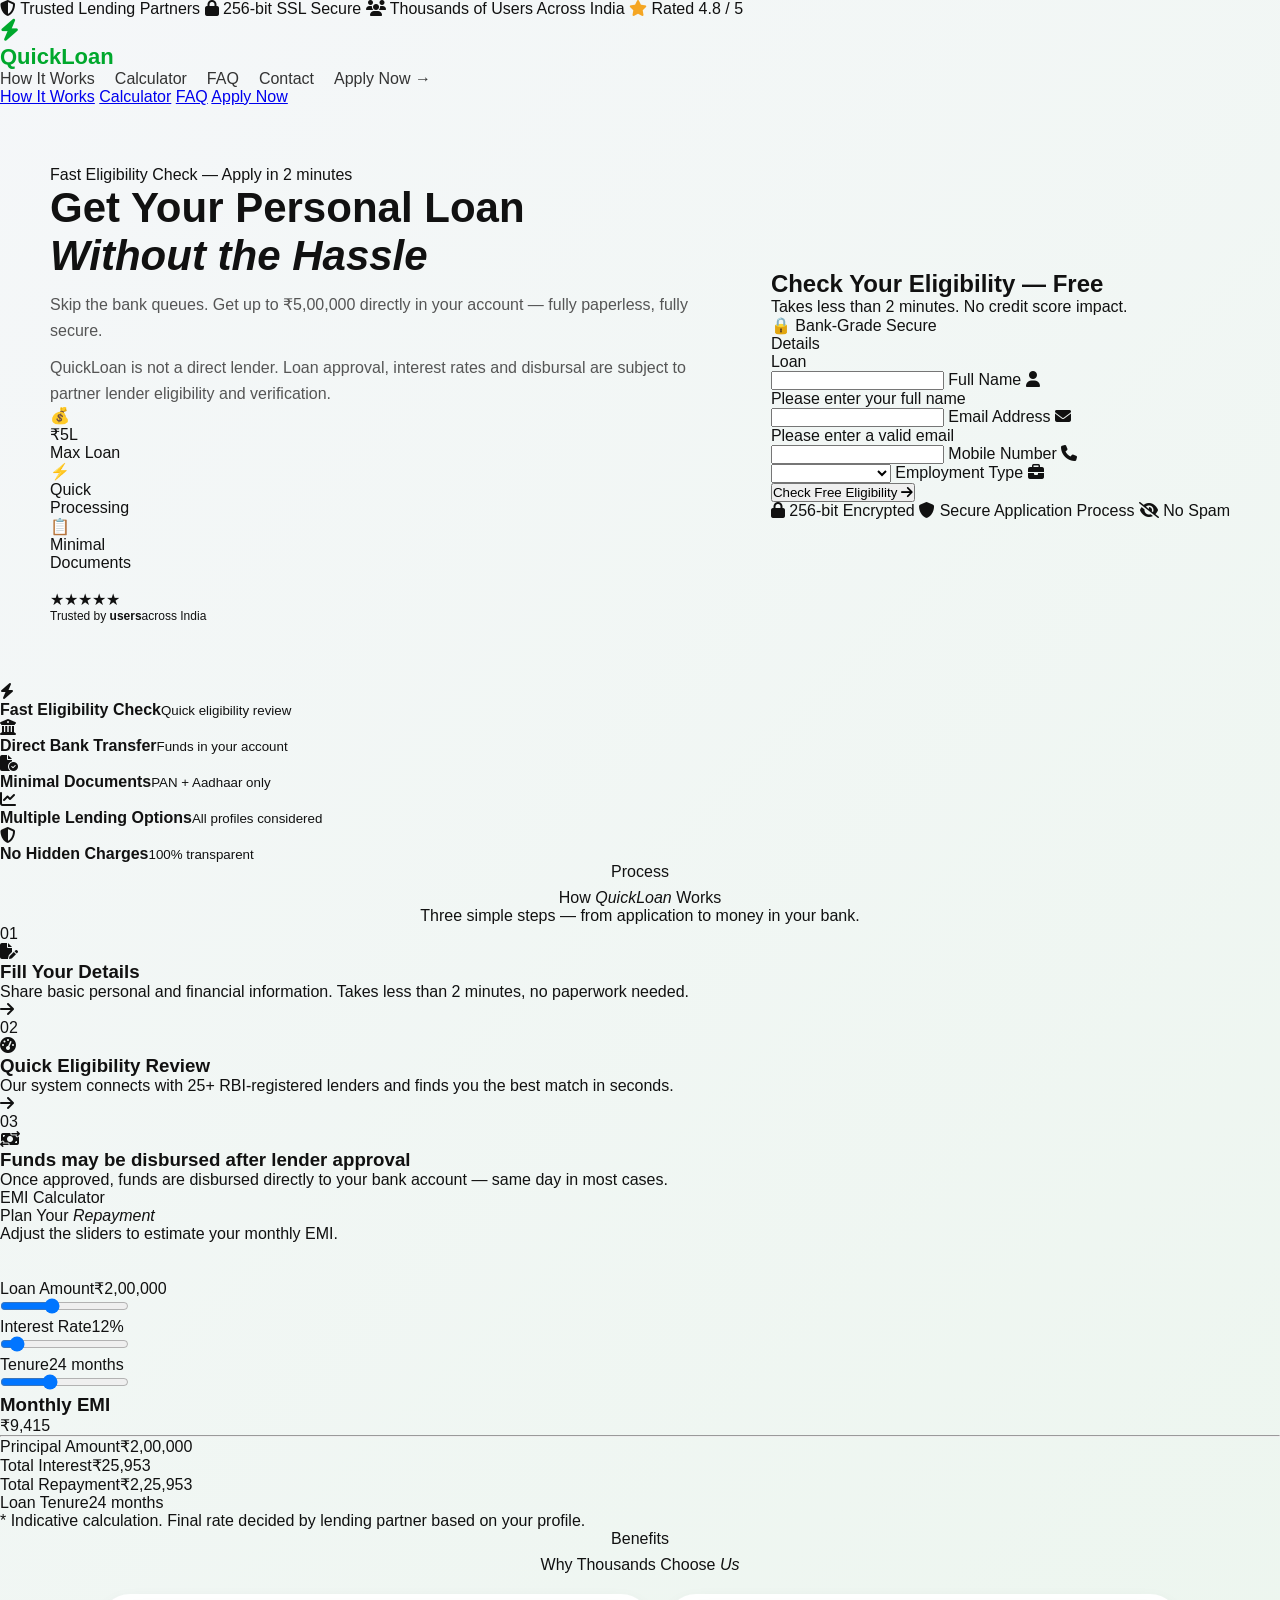
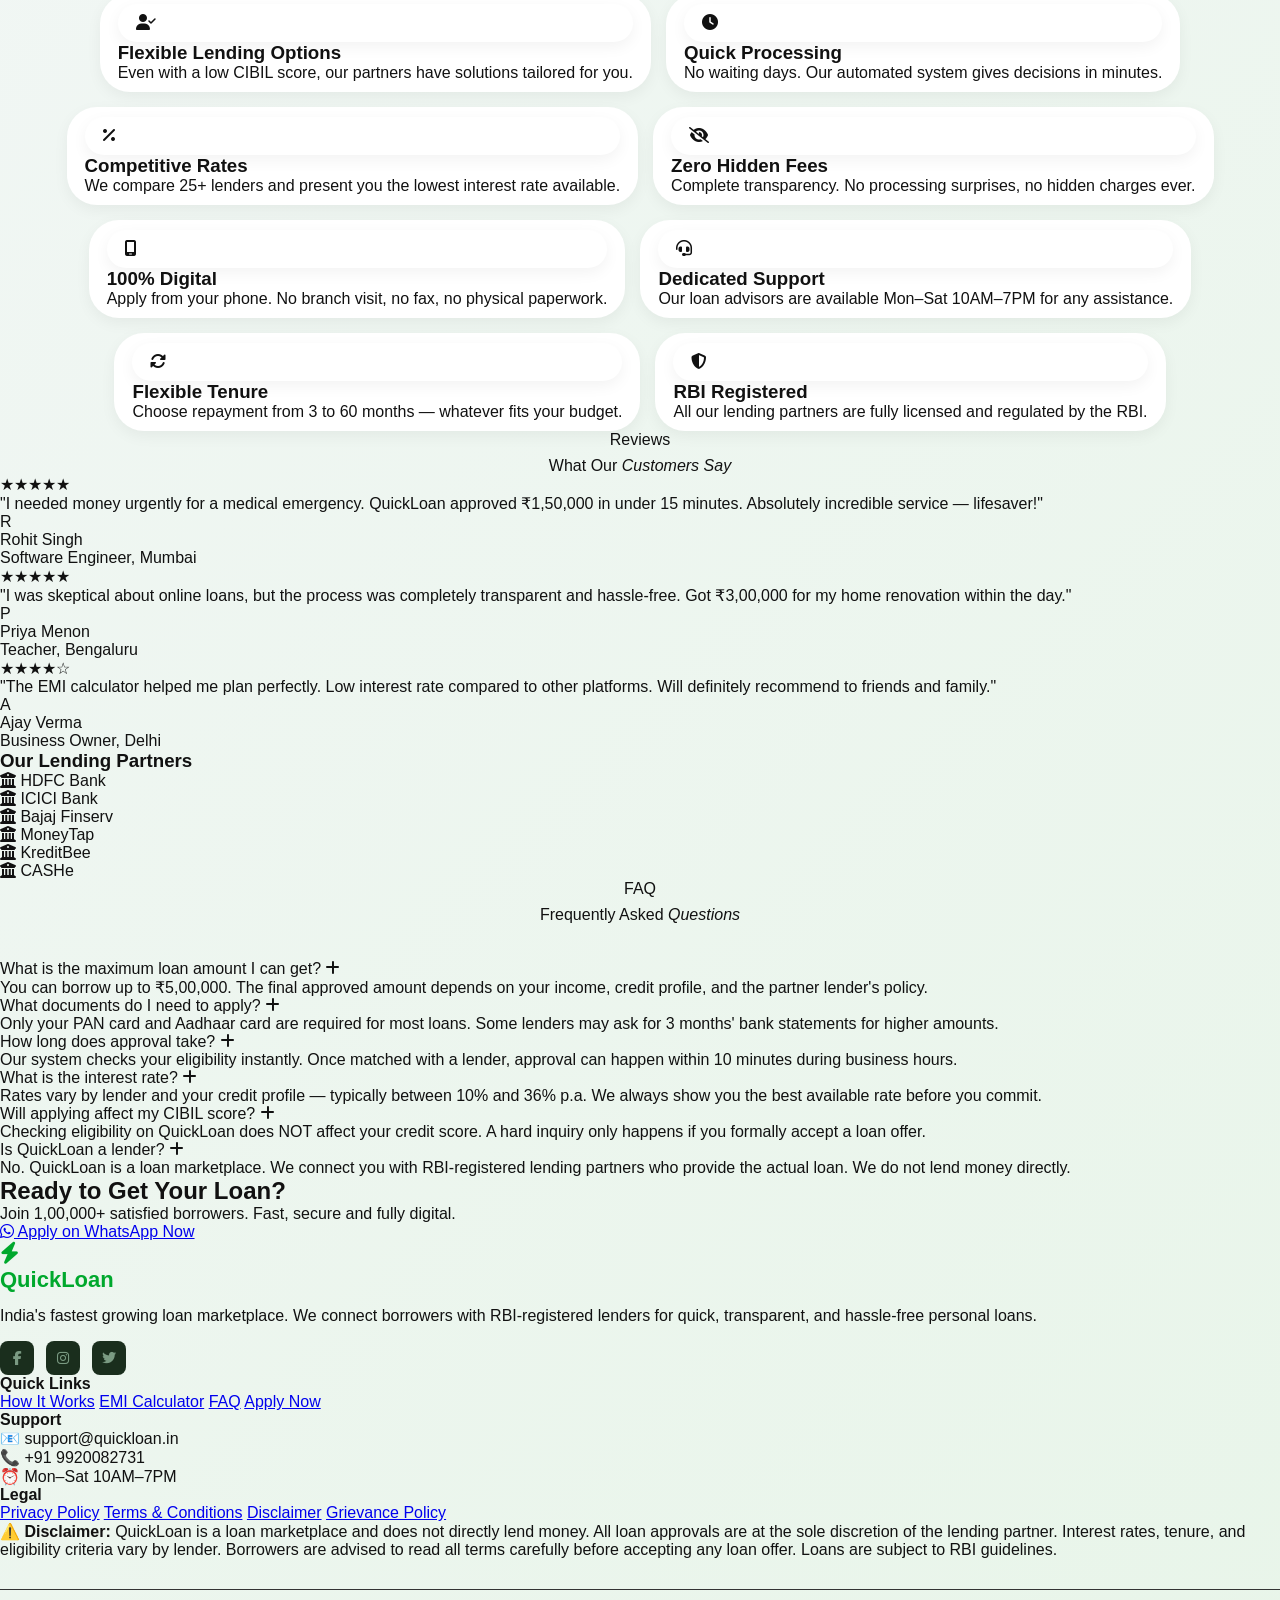
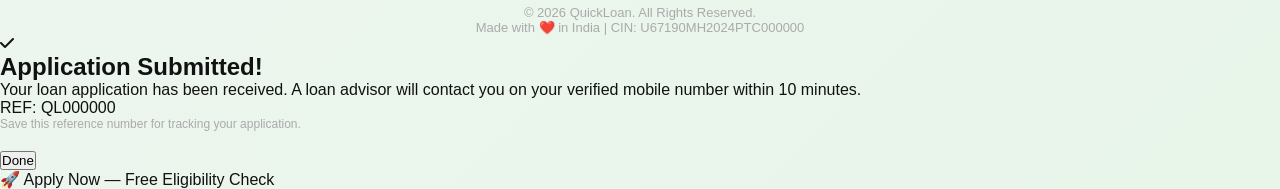
==== commit ed8587e3: "Update index.html" ====
--- a/index.html
+++ b/index.html
@@ -3,240 +3,935 @@
   <head>
     <meta charset="UTF-8" />
     <meta name="viewport" content="width=device-width, initial-scale=1.0" />
-    <title>QuickLoan</title>
-
-    <link rel="stylesheet" href="style.css" />
-
+    <title>QuickLoan — Instant Personal Loans up to ₹5,00,000</title>
+    <link rel="preconnect" href="https://fonts.googleapis.com" />
+    <link
+      href="https://fonts.googleapis.com/css2?family=Sora:wght@300;400;500;600;700;800&family=DM+Sans:ital,wght@0,300;0,400;0,500;1,300&display=swap"
+      rel="stylesheet"
+    />
     <link
       rel="stylesheet"
       href="https://cdnjs.cloudflare.com/ajax/libs/font-awesome/6.5.0/css/all.min.css"
     />
+    <link rel="stylesheet" href="style.css" />
   </head>
   <body>
-    <header class="header">
-      <div class="logo">QuickLoan</div>
-      <nav id="nav-links">
-        <a href="#">How it works</a>
-        <a href="#">Rates & Fees</a>
-        <a href="#">FAQ</a>
-        <a href="#">Contact Us</a>
+    <!-- TRUST BAR -->
+    <div class="trust-bar">
+      <span
+        ><i class="fa-solid fa-shield-halved"></i> Trusted Lending
+        Partners</span
+      >
+      <span><i class="fa-solid fa-lock"></i> 256-bit SSL Secure</span>
+      <span
+        ><i class="fa-solid fa-users"></i> Thousands of Users Across India</span
+      >
+      <span
+        ><i class="fa-solid fa-star" style="color: #f5a623"></i> Rated 4.8 /
+        5</span
+      >
+    </div>
+
+    <!-- HEADER -->
+    <header>
+      <div class="logo">
+        <div class="logo-icon"><i class="fa-solid fa-bolt"></i></div>
+        QuickLoan
+      </div>
+      <nav id="main-nav">
+        <a href="#how">How It Works</a>
+        <a href="#calculator">Calculator</a>
+        <a href="#faq">FAQ</a>
+        <a href="#contact">Contact</a>
+        <a href="https://upstox.com/open-account/?f=6ZA67G" class="nav-cta"
+          >Apply Now →</a
+        >
       </nav>
-      <div class="hamburger" onclick="toggleMenu()">
-        <i class="fa fa-bars"></i>
+      <div class="hamburger" onclick="toggleMobileNav()">
+        <i class="fa-solid fa-bars"></i>
       </div>
     </header>
-
-    <section class="hero">
+    <div class="mobile-nav" id="mobile-nav">
+      <a href="#how" onclick="toggleMobileNav()">How It Works</a>
+      <a href="#calculator" onclick="toggleMobileNav()">Calculator</a>
+      <a href="#faq" onclick="toggleMobileNav()">FAQ</a>
+      <a href="#apply" onclick="toggleMobileNav()">Apply Now</a>
+    </div>
+
+    <!-- HERO -->
+    <section class="hero" id="apply">
       <div class="hero-left">
-        <h1>Get Instant Personal Loan in Minutes</h1>
-
-        <p>
-          💰 Loan up to <b>₹5,00,000</b><br />
-          ⚡ Approval in 10 minutes<br />
-          📄 Minimal Documents Required
+        <div class="hero-badge">
+          <span class="pulse"></span> Fast Eligibility Check — Apply in 2
+          minutes
+        </div>
+        <h1>Get Your Personal Loan<br /><em>Without the Hassle</em></h1>
+        <p class="hero-sub">
+          Skip the bank queues. Get up to ₹5,00,000 directly in your account —
+          fully paperless, fully secure.
         </p>
-
-        <p style="color: red; font-size: 14px; margin-top: 10px">
-          🔥 120+ people applied today
+        <p class="mini-note">
+          QuickLoan is not a direct lender. Loan approval, interest rates and
+          disbursal are subject to partner lender eligibility and verification.
         </p>
 
-        <form class="form" onsubmit="sendToWhatsApp(event)">
-          <h3 class="form-title">Check Your Loan Eligibility</h3>
-
-          <div class="input-group">
-            <input type="text" id="name" placeholder=" " required />
-            <label>Full Name</label>
-          </div>
-
-          <div class="input-group">
+        <div class="hero-stats">
+          <div class="stat-pill">
+            <div class="stat-icon">💰</div>
+            <div>
+              <div class="stat-val">₹5L</div>
+              <div class="stat-lbl">Max Loan</div>
+            </div>
+          </div>
+          <div class="stat-pill">
+            <div class="stat-icon">⚡</div>
+            <div>
+              <div class="stat-val">Quick</div>
+              <div class="stat-lbl">Processing</div>
+            </div>
+          </div>
+          <div class="stat-pill">
+            <div class="stat-icon">📋</div>
+            <div>
+              <div class="stat-val">Minimal</div>
+              <div class="stat-lbl">Documents</div>
+            </div>
+          </div>
+        </div>
+
+        <div class="social-proof">
+          <div class="avatars">
+            <img src="https://i.pravatar.cc/40?img=11" alt="" />
+            <img src="https://i.pravatar.cc/40?img=22" alt="" />
+            <img src="https://i.pravatar.cc/40?img=33" alt="" />
+            <img src="https://i.pravatar.cc/40?img=44" alt="" />
+          </div>
+          <div>
+            <div class="stars">★★★★★</div>
+            <div style="font-size: 12px">
+              Trusted by <strong>users</strong>across India
+            </div>
+          </div>
+        </div>
+      </div>
+
+      <!-- APPLICATION FORM -->
+      <div class="form-card" id="loan-form">
+        <div class="form-header">
+          <h2>Check Your Eligibility — Free</h2>
+          <p>Takes less than 2 minutes. No credit score impact.</p>
+          <div class="form-badge">🔒 Bank-Grade Secure</div>
+        </div>
+        <div class="form-body">
+          <div class="form-steps">
+            <div class="form-step active">Details</div>
+            <div class="form-step active">Loan</div>
+          </div>
+
+          <div class="progress-bar-wrap">
+            <div class="progress-bar" id="form-progress"></div>
+          </div>
+
+          <!-- Step 1: Personal -->
+          <div id="step1">
+            <div class="field">
+              <input
+                type="text"
+                id="f-name"
+                placeholder=" "
+                autocomplete="name"
+              />
+              <label>Full Name</label>
+              <span class="icon"><i class="fa-solid fa-user"></i></span>
+              <div class="field-error">Please enter your full name</div>
+            </div>
+            <div class="field">
+              <input
+                type="email"
+                id="f-email"
+                placeholder=" "
+                autocomplete="email"
+              />
+              <label>Email Address</label>
+              <span class="icon"><i class="fa-solid fa-envelope"></i></span>
+              <div class="field-error">Please enter a valid email</div>
+            </div>
+
+            <div class="field">
+              <input
+                type="tel"
+                id="f-phone"
+                placeholder=" "
+                maxlength="10"
+                required
+              />
+              <label>Mobile Number</label>
+              <span class="icon">
+                <i class="fa-solid fa-phone"></i>
+              </span>
+            </div>
+            <div class="field">
+              <select id="f-employ" class="">
+                <option value="" disabled selected></option>
+                <option>Salaried</option>
+                <option>Self-Employed</option>
+                <option>Business Owner</option>
+                <option>Student</option>
+              </select>
+              <label>Employment Type</label>
+              <span class="icon"><i class="fa-solid fa-briefcase"></i></span>
+            </div>
+            <button class="submit-btn" onclick="submitForm()" id="final-submit">
+              Check Free Eligibility
+              <i class="fa-solid fa-arrow-right"></i>
+            </button>
+          </div>
+
+          <div class="form-trust">
+            <span
+              ><i class="fa-solid fa-lock" style="color: var(--green)"></i>
+              256-bit Encrypted</span
+            >
+            <span
+              ><i class="fa-solid fa-shield" style="color: var(--green)"></i>
+              Secure Application Process</span
+            >
+            <span
+              ><i class="fa-solid fa-eye-slash" style="color: var(--green)"></i>
+              No Spam</span
+            >
+          </div>
+        </div>
+      </div>
+    </section>
+
+    <!-- FEATURES STRIP -->
+    <div class="features-strip">
+      <div class="feat-item">
+        <div class="feat-icon"><i class="fa-solid fa-bolt"></i></div>
+        <div class="feat-txt">
+          <strong>Fast Eligibility Check</strong
+          ><small>Quick eligibility review</small>
+        </div>
+      </div>
+      <div class="feat-item">
+        <div class="feat-icon">
+          <i class="fa-solid fa-building-columns"></i>
+        </div>
+        <div class="feat-txt">
+          <strong>Direct Bank Transfer</strong
+          ><small>Funds in your account</small>
+        </div>
+      </div>
+      <div class="feat-item">
+        <div class="feat-icon">
+          <i class="fa-solid fa-file-circle-check"></i>
+        </div>
+        <div class="feat-txt">
+          <strong>Minimal Documents</strong><small>PAN + Aadhaar only</small>
+        </div>
+      </div>
+      <div class="feat-item">
+        <div class="feat-icon"><i class="fa-solid fa-chart-line"></i></div>
+        <div class="feat-txt">
+          <strong>Multiple Lending Options</strong
+          ><small>All profiles considered</small>
+        </div>
+      </div>
+      <div class="feat-item">
+        <div class="feat-icon"><i class="fa-solid fa-shield-halved"></i></div>
+        <div class="feat-txt">
+          <strong>No Hidden Charges</strong><small>100% transparent</small>
+        </div>
+      </div>
+    </div>
+
+    <!-- HOW IT WORKS -->
+    <section class="how reveal" id="how">
+      <div style="text-align: center; margin-bottom: 8px">
+        <div class="section-label">Process</div>
+      </div>
+      <div style="text-align: center">
+        <div class="section-title">How <em>QuickLoan</em> Works</div>
+        <div class="section-sub">
+          Three simple steps — from application to money in your bank.
+        </div>
+      </div>
+      <div class="how-grid">
+        <div class="how-card">
+          <div class="how-num">01</div>
+          <div class="how-icon"><i class="fa-solid fa-file-pen"></i></div>
+          <h3>Fill Your Details</h3>
+          <p>
+            Share basic personal and financial information. Takes less than 2
+            minutes, no paperwork needed.
+          </p>
+          <div class="how-arrow"><i class="fa-solid fa-arrow-right"></i></div>
+        </div>
+        <div class="how-card">
+          <div class="how-num">02</div>
+          <div class="how-icon"><i class="fa-solid fa-gauge-high"></i></div>
+          <h3>Quick Eligibility Review</h3>
+          <p>
+            Our system connects with 25+ RBI-registered lenders and finds you
+            the best match in seconds.
+          </p>
+          <div class="how-arrow"><i class="fa-solid fa-arrow-right"></i></div>
+        </div>
+        <div class="how-card">
+          <div class="how-num">03</div>
+          <div class="how-icon">
+            <i class="fa-solid fa-money-bill-transfer"></i>
+          </div>
+          <h3>Funds may be disbursed after lender approval</h3>
+          <p>
+            Once approved, funds are disbursed directly to your bank account —
+            same day in most cases.
+          </p>
+        </div>
+      </div>
+    </section>
+
+    <!-- CALCULATOR -->
+    <section class="calc-section reveal" id="calculator">
+      <div class="calc-inner">
+        <div>
+          <div class="section-label">EMI Calculator</div>
+          <div class="section-title">Plan Your <em>Repayment</em></div>
+          <div class="section-sub" style="margin-bottom: 36px">
+            Adjust the sliders to estimate your monthly EMI.
+          </div>
+
+          <div class="range-group">
+            <div class="range-label">
+              <span>Loan Amount</span
+              ><span class="range-val" id="amt-display">₹2,00,000</span>
+            </div>
             <input
-              type="tel"
-              id="mobile"
-              placeholder=" "
-              maxlength="10"
-              pattern="\d{10}"
-              required
+              type="range"
+              id="amt-range"
+              min="10000"
+              max="500000"
+              step="5000"
+              value="200000"
+              oninput="calcEMI()"
             />
-            <label>Mobile Number</label>
-          </div>
-
-          <div class="input-group">
-            <input type="email" id="email" placeholder=" " required />
-            <label>Email Address</label>
-          </div>
-
-          <div class="input-group">
-            <input type="text" id="loan" placeholder=" " required />
-            <label>Required Loan Amount</label>
-          </div>
-
-          <button type="submit" class="cta-btn">🚀 Check Eligibility</button>
-
-          <p class="form-note">🔒 100% Secure | No Spam | Instant Approval</p>
-        </form>
-
-        <p style="margin-top: 10px; font-size: 13px; color: #444">
-          ⭐ Rated 4.8/5 by 2,000+ users
-        </p>
-
-        <p style="font-size: 13px; color: #444">
-          🏦 Trusted by 25+ lending partners
-        </p>
-        <p style="font-size: 13px; margin-top: 10px">
-          ✔ 100% Safe & Secure <br />
-          ✔ RBI Registered Lending Partners <br />
-          ✔ No Hidden Charges
-        </p>
-
-        <small
-          >By clicking ‘Apply Now’, you agree to our Terms & Privacy
-          Policy.</small
-        >
-      </div>
-
-      <div class="hero-right">
-        <img src="assest/heroright.jpg" alt="Loan Application Illustration" />
+          </div>
+          <div class="range-group">
+            <div class="range-label">
+              <span>Interest Rate</span
+              ><span class="range-val" id="rate-display">12%</span>
+            </div>
+            <input
+              type="range"
+              id="rate-range"
+              min="10"
+              max="36"
+              step="1"
+              value="12"
+              oninput="calcEMI()"
+            />
+          </div>
+          <div class="range-group">
+            <div class="range-label">
+              <span>Tenure</span
+              ><span class="range-val" id="tenure-display">24 months</span>
+            </div>
+            <input
+              type="range"
+              id="tenure-range"
+              min="3"
+              max="60"
+              step="3"
+              value="24"
+              oninput="calcEMI()"
+            />
+          </div>
+        </div>
+        <div class="calc-result">
+          <h3>Monthly EMI</h3>
+          <div class="emi" id="emi-display">₹9,415</div>
+          <hr class="calc-divider" />
+          <div class="calc-row">
+            <span>Principal Amount</span
+            ><span id="cr-principal">₹2,00,000</span>
+          </div>
+          <div class="calc-row">
+            <span>Total Interest</span><span id="cr-interest">₹25,960</span>
+          </div>
+          <div class="calc-row">
+            <span>Total Repayment</span><span id="cr-total">₹2,25,960</span>
+          </div>
+          <div class="calc-row">
+            <span>Loan Tenure</span><span id="cr-tenure">24 months</span>
+          </div>
+          <p class="calc-note">
+            * Indicative calculation. Final rate decided by lending partner
+            based on your profile.
+          </p>
+        </div>
       </div>
     </section>
 
-    <section class="features">
-      <div><i class="fa-solid fa-bolt"></i> Instant Loan Approval</div>
-      <div>
-        <i class="fa-solid fa-building-columns"></i> Direct Bank Transfer
-      </div>
-      <div>
-        <i class="fa-solid fa-circle-check"></i> All Credit Scores Accepted
+    <!-- WHY CHOOSE US -->
+    <section class="why-section reveal">
+      <div style="text-align: center; margin-bottom: 8px">
+        <div class="section-label">Benefits</div>
+      </div>
+      <div style="text-align: center">
+        <div class="section-title">Why Thousands Choose <em>Us</em></div>
+      </div>
+      <div class="why-grid">
+        <div class="why-card">
+          <div class="why-icon"><i class="fa-solid fa-user-check"></i></div>
+          <h3>Flexible Lending Options</h3>
+          <p>
+            Even with a low CIBIL score, our partners have solutions tailored
+            for you.
+          </p>
+        </div>
+        <div class="why-card">
+          <div class="why-icon"><i class="fa-solid fa-clock"></i></div>
+          <h3>Quick Processing</h3>
+          <p>
+            No waiting days. Our automated system gives decisions in minutes.
+          </p>
+        </div>
+        <div class="why-card">
+          <div class="why-icon"><i class="fa-solid fa-percent"></i></div>
+          <h3>Competitive Rates</h3>
+          <p>
+            We compare 25+ lenders and present you the lowest interest rate
+            available.
+          </p>
+        </div>
+        <div class="why-card">
+          <div class="why-icon"><i class="fa-solid fa-eye-slash"></i></div>
+          <h3>Zero Hidden Fees</h3>
+          <p>
+            Complete transparency. No processing surprises, no hidden charges
+            ever.
+          </p>
+        </div>
+        <div class="why-card">
+          <div class="why-icon"><i class="fa-solid fa-mobile-screen"></i></div>
+          <h3>100% Digital</h3>
+          <p>
+            Apply from your phone. No branch visit, no fax, no physical
+            paperwork.
+          </p>
+        </div>
+        <div class="why-card">
+          <div class="why-icon"><i class="fa-solid fa-headset"></i></div>
+          <h3>Dedicated Support</h3>
+          <p>
+            Our loan advisors are available Mon–Sat 10AM–7PM for any assistance.
+          </p>
+        </div>
+        <div class="why-card">
+          <div class="why-icon"><i class="fa-solid fa-rotate"></i></div>
+          <h3>Flexible Tenure</h3>
+          <p>
+            Choose repayment from 3 to 60 months — whatever fits your budget.
+          </p>
+        </div>
+        <div class="why-card">
+          <div class="why-icon"><i class="fa-solid fa-shield-halved"></i></div>
+          <h3>RBI Registered</h3>
+          <p>
+            All our lending partners are fully licensed and regulated by the
+            RBI.
+          </p>
+        </div>
       </div>
     </section>
 
-    <section class="steps">
-      <h2>HOW DOES <span>PERSONAL LOAN</span> WORK?</h2>
-
-      <div class="step-box">
-        <div class="card">
-          <i class="fa-solid fa-file"></i>
-          <h3>01</h3>
-          <p>Submit your information</p>
-        </div>
-
-        <div class="card">
-          <i class="fa-solid fa-gauge"></i>
-          <h3>02</h3>
-          <p>Fast approval</p>
-        </div>
-
-        <div class="card">
-          <i class="fa-solid fa-check"></i>
-          <h3>03</h3>
-          <p>Check your account</p>
+    <!-- TESTIMONIALS -->
+    <section class="testimonials reveal">
+      <div style="text-align: center; margin-bottom: 8px">
+        <div class="section-label">Reviews</div>
+      </div>
+      <div style="text-align: center">
+        <div class="section-title">What Our <em>Customers Say</em></div>
+      </div>
+      <div class="testi-grid">
+        <div class="testi-card">
+          <div class="testi-stars">★★★★★</div>
+          <p class="testi-text">
+            "I needed money urgently for a medical emergency. QuickLoan approved
+            ₹1,50,000 in under 15 minutes. Absolutely incredible service —
+            lifesaver!"
+          </p>
+          <div class="testi-author">
+            <div class="testi-avatar">R</div>
+            <div>
+              <div class="testi-name">Rohit Singh</div>
+              <div class="testi-role">Software Engineer, Mumbai</div>
+            </div>
+          </div>
+        </div>
+        <div class="testi-card">
+          <div class="testi-stars">★★★★★</div>
+          <p class="testi-text">
+            "I was skeptical about online loans, but the process was completely
+            transparent and hassle-free. Got ₹3,00,000 for my home renovation
+            within the day."
+          </p>
+          <div class="testi-author">
+            <div class="testi-avatar">P</div>
+            <div>
+              <div class="testi-name">Priya Menon</div>
+              <div class="testi-role">Teacher, Bengaluru</div>
+            </div>
+          </div>
+        </div>
+        <div class="testi-card">
+          <div class="testi-stars">★★★★☆</div>
+          <p class="testi-text">
+            "The EMI calculator helped me plan perfectly. Low interest rate
+            compared to other platforms. Will definitely recommend to friends
+            and family."
+          </p>
+          <div class="testi-author">
+            <div class="testi-avatar">A</div>
+            <div>
+              <div class="testi-name">Ajay Verma</div>
+              <div class="testi-role">Business Owner, Delhi</div>
+            </div>
+          </div>
         </div>
       </div>
     </section>
 
-    <section class="why">
-      <h2>WHY CHOOSE US?</h2>
-
-      <div class="why-grid">
-        <div><i class="fa-solid fa-user-check"></i> Easy Approval</div>
-        <div><i class="fa-solid fa-sack-dollar"></i> Fast Cash</div>
-        <div><i class="fa-solid fa-clock"></i> Save Time</div>
-        <div><i class="fa-solid fa-shield"></i> No Hidden Charges</div>
-      </div>
-
-      <button class="main-btn">Get Started on WhatsApp</button>
+    <!-- PARTNERS -->
+    <div class="partners reveal">
+      <h3>Our Lending Partners</h3>
+      <div class="partner-logos">
+        <div class="partner-logo">
+          <i class="fa-solid fa-building-columns"></i> HDFC Bank
+        </div>
+        <div class="partner-logo">
+          <i class="fa-solid fa-building-columns"></i> ICICI Bank
+        </div>
+        <div class="partner-logo">
+          <i class="fa-solid fa-building-columns"></i> Bajaj Finserv
+        </div>
+        <div class="partner-logo">
+          <i class="fa-solid fa-building-columns"></i> MoneyTap
+        </div>
+        <div class="partner-logo">
+          <i class="fa-solid fa-building-columns"></i> KreditBee
+        </div>
+        <div class="partner-logo">
+          <i class="fa-solid fa-building-columns"></i> CASHe
+        </div>
+      </div>
+    </div>
+
+    <!-- FAQ -->
+    <section class="faq-section reveal" id="faq">
+      <div style="text-align: center; margin-bottom: 8px">
+        <div class="section-label">FAQ</div>
+      </div>
+      <div style="text-align: center; margin-bottom: 36px">
+        <div class="section-title">Frequently Asked <em>Questions</em></div>
+      </div>
+
+      <div class="faq-item">
+        <div class="faq-q" onclick="toggleFAQ(this)">
+          What is the maximum loan amount I can get?
+          <i class="fa-solid fa-plus"></i>
+        </div>
+        <div class="faq-a">
+          You can borrow up to ₹5,00,000. The final approved amount depends on
+          your income, credit profile, and the partner lender's policy.
+        </div>
+      </div>
+      <div class="faq-item">
+        <div class="faq-q" onclick="toggleFAQ(this)">
+          What documents do I need to apply? <i class="fa-solid fa-plus"></i>
+        </div>
+        <div class="faq-a">
+          Only your PAN card and Aadhaar card are required for most loans. Some
+          lenders may ask for 3 months' bank statements for higher amounts.
+        </div>
+      </div>
+      <div class="faq-item">
+        <div class="faq-q" onclick="toggleFAQ(this)">
+          How long does approval take? <i class="fa-solid fa-plus"></i>
+        </div>
+        <div class="faq-a">
+          Our system checks your eligibility instantly. Once matched with a
+          lender, approval can happen within 10 minutes during business hours.
+        </div>
+      </div>
+      <div class="faq-item">
+        <div class="faq-q" onclick="toggleFAQ(this)">
+          What is the interest rate? <i class="fa-solid fa-plus"></i>
+        </div>
+        <div class="faq-a">
+          Rates vary by lender and your credit profile — typically between 10%
+          and 36% p.a. We always show you the best available rate before you
+          commit.
+        </div>
+      </div>
+      <div class="faq-item">
+        <div class="faq-q" onclick="toggleFAQ(this)">
+          Will applying affect my CIBIL score? <i class="fa-solid fa-plus"></i>
+        </div>
+        <div class="faq-a">
+          Checking eligibility on QuickLoan does NOT affect your credit score. A
+          hard inquiry only happens if you formally accept a loan offer.
+        </div>
+      </div>
+      <div class="faq-item">
+        <div class="faq-q" onclick="toggleFAQ(this)">
+          Is QuickLoan a lender? <i class="fa-solid fa-plus"></i>
+        </div>
+        <div class="faq-a">
+          No. QuickLoan is a loan marketplace. We connect you with
+          RBI-registered lending partners who provide the actual loan. We do not
+          lend money directly.
+        </div>
+      </div>
     </section>
 
-    <section class="loan">
-      <div class="loan-left">
-        <h2>A LOAN WITH <span>ANY CREDIT SCORE</span></h2>
-        <p>Flexible loans even with low credit score.</p>
-
-        <div class="loan-features">
-          <div>Low Interest</div>
-          <div>Minimal Docs</div>
-          <div>Flexible Tenure</div>
-          <div>Quick Disbursal</div>
-        </div>
-      </div>
-
-      <div class="loan-right">
-        <img src="https://cdn-icons-png.flaticon.com/512/3135/3135715.png" />
-      </div>
-    </section>
-
-    <section class="faq">
-      <h2>FAQ</h2>
-
-      <details>
-        <summary>What is a personal loan?</summary>
-        <p>A loan used for personal expenses.</p>
-      </details>
-
-      <details>
-        <summary>How much can I borrow?</summary>
-        <p>Up to ₹5,00,000.</p>
-      </details>
-
-      <details>
-        <summary>Interest rate?</summary>
-        <p>Depends on lender.</p>
-      </details>
-    </section>
-
-    <footer class="footer">
-      <div class="footer-content">
-        <!-- BRAND -->
-        <div class="footer-box">
-          <h3>QuickLoan</h3>
-          <p>
-            Get instant personal loans with a fast, secure and hassle-free
-            process.
-          </p>
-          <p>💰 Loan up to ₹5,00,000</p>
-          <p>⚡ Instant Approval</p>
-        </div>
-
-        <!-- QUICK LINKS -->
-        <div class="footer-box">
+    <!-- CTA BANNER -->
+    <div class="cta-banner reveal">
+      <h2>Ready to Get Your Loan?</h2>
+      <p>Join 1,00,000+ satisfied borrowers. Fast, secure and fully digital.</p>
+      <a
+        href="https://wa.me/919920082731?text=Hello%20QuickLoan%20Team%2C%20I%20am%20interested%20in%20personal%20loan%20offers.%20Please%20contact%20me%20with%20more%20details."
+        target="_blank"
+        class="btn"
+      >
+        <i class="fa-brands fa-whatsapp"></i>
+        Apply on WhatsApp Now
+      </a>
+    </div>
+
+    <!-- FOOTER -->
+    <footer id="contact">
+      <div class="footer-grid">
+        <div class="footer-brand">
+          <div class="logo" style="margin-bottom: 14px">
+            <div class="logo-icon"><i class="fa-solid fa-bolt"></i></div>
+            QuickLoan
+          </div>
+          <p>
+            India's fastest growing loan marketplace. We connect borrowers with
+            RBI-registered lenders for quick, transparent, and hassle-free
+            personal loans.
+          </p>
+          <div style="margin-top: 16px; display: flex; gap: 12px">
+            <a
+              href="#"
+              style="
+                width: 34px;
+                height: 34px;
+                border-radius: 8px;
+                background: #1a2e1d;
+                display: flex;
+                align-items: center;
+                justify-content: center;
+                color: #7a9a82;
+                font-size: 14px;
+                text-decoration: none;
+              "
+              ><i class="fa-brands fa-facebook-f"></i
+            ></a>
+            <a
+              href="#"
+              style="
+                width: 34px;
+                height: 34px;
+                border-radius: 8px;
+                background: #1a2e1d;
+                display: flex;
+                align-items: center;
+                justify-content: center;
+                color: #7a9a82;
+                font-size: 14px;
+                text-decoration: none;
+              "
+              ><i class="fa-brands fa-instagram"></i
+            ></a>
+            <a
+              href="#"
+              style="
+                width: 34px;
+                height: 34px;
+                border-radius: 8px;
+                background: #1a2e1d;
+                display: flex;
+                align-items: center;
+                justify-content: center;
+                color: #7a9a82;
+                font-size: 14px;
+                text-decoration: none;
+              "
+              ><i class="fa-brands fa-twitter"></i
+            ></a>
+          </div>
+        </div>
+        <div class="footer-col">
           <h4>Quick Links</h4>
-          <a href="#">How it works</a>
-          <a href="#">Rates & Fees</a>
-          <a href="#">FAQ</a>
-          <a href="#">Contact Us</a>
-        </div>
-
-        <!-- SUPPORT -->
-        <div class="footer-box">
+          <a href="#how">How It Works</a>
+          <a href="#calculator">EMI Calculator</a>
+          <a href="#faq">FAQ</a>
+          <a href="https://upstox.com/open-account/?f=6ZA67G">Apply Now</a>
+        </div>
+        <div class="footer-col">
           <h4>Support</h4>
-          <p>📧 support@quickloan.com</p>
-          <p>📞 +91 9167395780</p>
-          <p>⏰ Mon - Sat (10AM - 7PM)</p>
-        </div>
-
-        <!-- LEGAL -->
-        <div class="footer-box">
+          <p>📧 support@quickloan.in</p>
+          <p>📞 +91 9920082731</p>
+          <p>⏰ Mon–Sat 10AM–7PM</p>
+        </div>
+        <div class="footer-col">
           <h4>Legal</h4>
           <a href="privacy.html">Privacy Policy</a>
           <a href="terms.html">Terms & Conditions</a>
-          <p>Disclaimer</p>
-        </div>
-      </div>
-
-      <!-- TRUST LINE -->
+          <a href="#">Disclaimer</a>
+          <a href="#">Grievance Policy</a>
+        </div>
+      </div>
+      <div class="footer-disclaimer">
+        ⚠️ <strong>Disclaimer:</strong> QuickLoan is a loan marketplace and does
+        not directly lend money. All loan approvals are at the sole discretion
+        of the lending partner. Interest rates, tenure, and eligibility criteria
+        vary by lender. Borrowers are advised to read all terms carefully before
+        accepting any loan offer. Loans are subject to RBI guidelines.
+      </div>
       <div class="footer-bottom">
+        <p>© 2026 QuickLoan. All Rights Reserved.</p>
+        <p>Made with ❤️ in India | CIN: U67190MH2024PTC000000</p>
+      </div>
+    </footer>
+
+    <!-- SUCCESS MODAL -->
+    <div class="modal-overlay" id="success-modal">
+      <div class="modal-box">
+        <div class="modal-icon"><i class="fa-solid fa-check"></i></div>
+        <h2>Application Submitted!</h2>
         <p>
-          ⚠️ This platform is not a lender. We connect users with RBI-registered
-          lending partners.
+          Your loan application has been received. A loan advisor will contact
+          you on your verified mobile number within 10 minutes.
         </p>
-
-        <p class="copyright">© 2026 QuickLoan. All Rights Reserved.</p>
-      </div>
-    </footer>
+        <div class="modal-ref" id="modal-ref-num">REF: QL000000</div>
+        <p style="font-size: 12px; color: #aaa; margin-bottom: 20px">
+          Save this reference number for tracking your application.
+        </p>
+        <button
+          class="modal-close"
+          onclick="
+            document.getElementById('success-modal').classList.remove('open')
+          "
+        >
+          Done
+        </button>
+      </div>
+    </div>
+
+    <!-- STICKY MOBILE CTA -->
+    <div
+      class="sticky-mobile-cta"
+      onclick="
+        document.getElementById('apply').scrollIntoView({ behavior: 'smooth' })
+      "
+    >
+      🚀 Apply Now — Free Eligibility Check
+    </div>
+
     <script>
-      function toggleMenu() {
-        document.getElementById("nav-links").classList.toggle("show");
+      /* ── NAV ── */
+      function toggleMobileNav() {
+        document.getElementById("mobile-nav").classList.toggle("open");
       }
+
+      /* ── REVEAL ON SCROLL ── */
+      const reveals = document.querySelectorAll(".reveal");
+      const observer = new IntersectionObserver(
+        (entries) => {
+          entries.forEach((e) => {
+            if (e.isIntersecting) {
+              e.target.classList.add("visible");
+              observer.unobserve(e.target);
+            }
+          });
+        },
+        { threshold: 0.1 },
+      );
+      reveals.forEach((r) => observer.observe(r));
+
+      /* ── FAQ ── */
+      function toggleFAQ(el) {
+        const item = el.parentElement;
+        item.classList.toggle("open");
+      }
+
+      /* ── EMI CALCULATOR ── */
+      function calcEMI() {
+        const P = +document.getElementById("amt-range").value;
+        const rAnnual = +document.getElementById("rate-range").value;
+        const n = +document.getElementById("tenure-range").value;
+        const r = rAnnual / 12 / 100;
+        const emi =
+          r === 0
+            ? P / n
+            : (P * r * Math.pow(1 + r, n)) / (Math.pow(1 + r, n) - 1);
+        const total = emi * n;
+        const interest = total - P;
+        const fmt = (v) => "₹" + Math.round(v).toLocaleString("en-IN");
+        document.getElementById("emi-display").textContent = fmt(emi);
+        document.getElementById("cr-principal").textContent = fmt(P);
+        document.getElementById("cr-interest").textContent = fmt(interest);
+        document.getElementById("cr-total").textContent = fmt(total);
+        document.getElementById("cr-tenure").textContent = n + " months";
+        document.getElementById("amt-display").textContent = fmt(P);
+        document.getElementById("rate-display").textContent = rAnnual + "%";
+        document.getElementById("tenure-display").textContent = n + " months";
+        // update range gradient
+        ["amt", "rate", "tenure"].forEach((k) => {
+          const el = document.getElementById(k + "-range");
+          const pct = ((el.value - el.min) / (el.max - el.min)) * 100;
+          el.style.background = `linear-gradient(to right,var(--green) ${pct}%,#ddd ${pct}%)`;
+        });
+      }
+      calcEMI();
+
+      /* ── SUBMIT ── */
+      function submitForm() {
+        const name = document.getElementById("f-name").value.trim();
+
+        const email = document.getElementById("f-email").value.trim();
+
+        const phone = document.getElementById("f-phone").value.trim();
+
+        const employment = document.getElementById("f-employ").value;
+
+        // VALIDATION
+        if (!name || !email || !phone || !employment) {
+          alert("Please fill all fields");
+          return;
+        }
+
+        // MOBILE VALIDATION
+        if (!/^[6-9]\d{9}$/.test(phone)) {
+          alert("Enter valid mobile number");
+          return;
+        }
+
+        // FAKE NUMBER BLOCK
+        const fakeNumbers = [
+          "9999999999",
+          "8888888888",
+          "7777777777",
+          "6666666666",
+          "5555555555",
+          "4444444444",
+          "3333333333",
+          "2222222222",
+          "1111111111",
+          "0000000000",
+          "1234567890",
+          "9876543210",
+        ];
+
+        if (fakeNumbers.includes(phone)) {
+          alert("Please enter a genuine mobile number");
+          return;
+        }
+
+        const btn = document.getElementById("final-submit");
+
+        btn.disabled = true;
+
+        // STEP 1
+        btn.innerHTML = `
+    <i class="fa-solid fa-spinner fa-spin"></i>
+    Checking Eligibility...
+  `;
+
+        // STEP 2
+        setTimeout(() => {
+          btn.innerHTML = `
+      <i class="fa-solid fa-spinner fa-spin"></i>
+      Verifying Details...
+    `;
+        }, 1500);
+
+        // STEP 3
+        setTimeout(() => {
+          btn.innerHTML = `
+      <i class="fa-solid fa-spinner fa-spin"></i>
+      Matching Loan Offers...
+    `;
+        }, 3000);
+
+        // FINAL RESULT
+        setTimeout(() => {
+          // OPEN MODAL
+          document.getElementById("success-modal").classList.add("open");
+
+          // ICON
+          document.querySelector(".modal-icon").innerHTML =
+            `<i class="fa-solid fa-circle-check"></i>`;
+
+          // TITLE
+          document.querySelector(".modal-box h2").innerHTML =
+            "✅ Eligibility Checked";
+
+          // DESCRIPTION
+          document.querySelector(".modal-box p").innerHTML = `
+      Based on your submitted details,
+      you are pre-qualified for loan
+      offers from our lending partners.
+
+      <br><br>
+
+      <small style="color:#888;">
+      Final approval depends on lender
+      verification and profile review.
+      </small>
+      `;
+
+          // RANDOM LIMIT
+          const limits = [
+            "₹50,000",
+            "₹1,00,000",
+            "₹2,50,000",
+            "₹3,00,000",
+            "₹5,00,000",
+          ];
+
+          const limit = limits[Math.floor(Math.random() * limits.length)];
+
+          document.getElementById("modal-ref-num").innerHTML =
+            `Pre-Qualified Amount: ${limit}`;
+
+          // CONTINUE BUTTON
+          document.querySelector(".modal-close").innerHTML = "Continue";
+
+          document.querySelector(".modal-close").onclick = function () {
+            window.location.href = "https://upstox.com/open-account/?f=6ZA67G";
+          };
+
+          // RESET BUTTON
+          btn.disabled = false;
+
+          btn.innerHTML = `
+      Check Free Eligibility
+      <i class="fa-solid fa-arrow-right"></i>
+    `;
+        }, 4500);
+      }
+
+      /* ── SELECT filled class ── */
+      document.querySelectorAll(".field select").forEach((sel) => {
+        sel.addEventListener("change", () =>
+          sel.classList.toggle("filled", sel.value !== ""),
+        );
+      });
     </script>
-    <script src="script.js"></script>
   </body>
 </html>
--- a/style.css
+++ b/style.css
@@ -1,293 +1,406 @@
-*{
-    margin:0;
-    padding:0;
-    box-sizing:border-box;
-    font-family:Arial;
-}
-
-body{
-    background:#f5f7f9;
-}
-
-
-.header{
-    display:flex;
-    justify-content:space-between;
-    padding:15px 50px;
-    background:#fff;
-}
-
-.logo{
-    color:green;
-    font-weight:bold;
-    font-size:22px;
-}
-
-nav a{
-    margin:0 10px;
-    text-decoration:none;
-    color:#333;
-}
-
-.whatsapp-btn{
-    background:green;
-    color:#fff;
-    padding:8px 15px;
-    border:none;
-}
-
-/* HERO */
-.hero{
-    display:flex;
-    padding:60px;
-    align-items:center;
-}
-
-.hero-left{
-    flex:1;
-}
-
-.hero-left h1{
-    font-size:40px;
-}
-
-.hero-left span{
-    color:green;
-}
-
-.form input{
-    display:block;
-    margin:10px 0;
-    padding:10px;
-    width:250px;
-}
-
-.form button{
-    background:green;
-    color:#fff;
-    padding:10px;
-    border:none;
-    width:250px;
-}
-
-.hero-right img{
-    width:400px;
-}
-
-
-.features{
-    display:flex;
-    justify-content:space-around;
-    background:#0b1f3a;
-    color:#fff;
-    padding:20px;
-}
-
-
-.steps{
-    text-align:center;
-    padding:50px;
-}
-
-.step-box{
-    display:flex;
-    justify-content:space-around;
-}
-
-.card{
-    background:#fff;
-    padding:20px;
-    border-radius:10px;
-    width:200px;
-}
-
-
-.why{
-    text-align:center;
-    padding:50px;
-}
-
-.why-grid{
-    display:flex;
-    justify-content:space-around;
-    margin:20px 0;
-}
-
-.main-btn{
-    background:green;
-    color:#fff;
-    padding:10px 20px;
-    border:none;
-}
-
-.loan{
-    display:flex;
-    padding:50px;
-    align-items:center;
-    background:#fff;
-}
-
-.loan-left{
-    flex:1;
-}
-
-.loan-left span{
-    color:green;
-}
-
-.loan-features{
-    display:flex;
-    gap:10px;
-    margin-top:10px;
-}
-
-.loan-right img{
-    width:200px;
-}
-
-.faq{
-    padding:50px;
-}
-
-
-.footer{
-    background:#111;
-    color:#fff;
-    padding:30px;
-}
-
-.footer-content{
-    display:flex;
-    justify-content:space-around;
-}
-
-/* Tablet and small screens */
-@media (max-width: 768px) {
-    .header {
-        flex-direction: column;
-        align-items: flex-start;
-        padding: 10px 20px;
-    }
-
-    nav {
-        display: flex;
-        flex-direction: column;
-        gap: 10px;
-        margin-top: 10px;
-    }
-
-    .hero {
-        flex-direction: column;
-        padding: 20px;
-        text-align: center;
-    }
-
-    .hero-left h1 {
-        font-size: 28px;
-    }
-
-    .hero-right img {
-        width: 100%;
-        max-width: 300px;
-        margin-top: 20px;
-    }
-
-    .form input,
-    .form button {
-        width: 100%;
-        max-width: 320px;
-    }
-
-    .features,
-    .step-box,
-    .why-grid,
-    .loan,
-    .footer {
-    background:#111;
-    color:#fff;
-    padding:30px;
+/* ===== RESET ===== */
+* {
+  margin: 0;
+  padding: 0;
+  box-sizing: border-box;
+  font-family: "Inter", sans-serif;
+  transition: all 0.25s ease;
+}
+
+body {
+  background: linear-gradient(135deg, #f5f7f9, #e8f5e9);
+  color: #111;
+}
+
+/* ===== HEADER ===== */
+.header {
+  display: flex;
+  justify-content: space-between;
+  align-items: center;
+  padding: 15px 40px;
+  background: #fff;
+  position: sticky;
+  top: 0;
+  z-index: 100;
+  box-shadow: 0 4px 20px rgba(0, 0, 0, 0.05);
+}
+
+.logo {
+  font-size: 22px;
+  font-weight: 700;
+  color: #00a82d;
+}
+
+nav {
+  display: flex;
+  align-items: center;
+  gap: 20px;
+}
+
+nav a {
+  text-decoration: none;
+  color: #333;
+  font-weight: 500;
+}
+
+nav a:hover {
+  color: #00a82d;
+}
+
+.whatsapp-btn {
+  background: linear-gradient(135deg, #00c853, #009624);
+  color: #fff;
+  padding: 10px 16px;
+  border: none;
+  border-radius: 30px;
+  font-weight: 600;
+  cursor: pointer;
+}
+
+/* ===== HERO ===== */
+.hero {
+  display: flex;
+  align-items: center;
+  padding: 60px 50px;
+  gap: 40px;
+}
+
+.hero-left {
+  flex: 1;
+}
+
+.hero-left h1 {
+  font-size: 42px;
+  font-weight: 700;
+}
+
+.hero-left p {
+  margin-top: 12px;
+  color: #555;
+  line-height: 1.6;
+}
+
+/* FORM CARD */
+.form {
+  margin-top: 20px;
+  background: #fff;
+  padding: 20px;
+  border-radius: 16px;
+  box-shadow: 0 15px 40px rgba(0, 0, 0, 0.08);
+  max-width: 350px;
+}
+
+.form input {
+  width: 100%;
+  padding: 12px;
+  margin: 10px 0;
+  border-radius: 8px;
+  border: 1px solid #ddd;
+}
+
+.form input:focus {
+  border-color: #00a82d;
+  outline: none;
+}
+/* FORM TITLE */
+.form-title {
+    margin-bottom: 15px;
+    font-size: 18px;
+    font-weight: 600;
+}
+
+/* INPUT GROUP */
+.input-group {
+    position: relative;
+    margin-bottom: 15px;
+}
+
+.input-group input {
+    width: 100%;
+    padding: 12px;
+    border-radius: 8px;
+    border: 1px solid #ddd;
+    outline: none;
+    background: transparent;
+}
+
+/* FLOATING LABEL */
+.input-group label {
+    position: absolute;
+    left: 12px;
+    top: 12px;
+    color: #777;
+    font-size: 14px;
+    transition: 0.3s;
+    background: #fff;
+    padding: 0 5px;
+}
+
+/* ANIMATION */
+.input-group input:focus + label,
+.input-group input:not(:placeholder-shown) + label {
+    top: -8px;
+    font-size: 12px;
+    color: #00a82d;
+}
+
+/* BUTTON */
+.cta-btn {
+    width: 100%;
+    padding: 12px;
+    border-radius: 30px;
+    background: linear-gradient(135deg,#00c853,#009624);
+    color: #fff;
+    border: none;
+    font-weight: bold;
+    cursor: pointer;
+}
+
+.cta-btn:hover {
+    transform: scale(1.05);
+}
+
+/* NOTE */
+.form-note {
+    font-size: 12px;
+    margin-top: 10px;
+    color: #666;
+    text-align: center;
+}
+
+
+.hero-right img {
+  width: 400px;
+}
+
+/* ===== FEATURES ===== */
+.features {
+  display: flex;
+  gap: 15px;
+  padding: 20px 50px;
+}
+
+.features div {
+  flex: 1;
+  background: #fff;
+  padding: 15px;
+  border-radius: 14px;
+  text-align: center;
+  box-shadow: 0 8px 20px rgba(0, 0, 0, 0.05);
+}
+
+/* ===== STEPS ===== */
+.steps {
+  text-align: center;
+  padding: 60px 20px;
+}
+
+.step-box {
+  display: flex;
+  justify-content: center;
+  gap: 20px;
+  margin-top: 30px;
+}
+
+.card {
+  background: #fff;
+  padding: 20px;
+  border-radius: 16px;
+  width: 140px;
+  box-shadow: 0 8px 25px rgba(0, 0, 0, 0.05);
+}
+
+.card:hover {
+  transform: translateY(-6px);
+}
+
+/* ===== WHY ===== */
+.why {
+  text-align: center;
+  padding: 60px 20px;
+}
+
+.why-grid {
+  display: flex;
+  justify-content: center;
+  gap: 15px;
+  flex-wrap: wrap;
+  margin-top: 20px;
+}
+
+.why-grid div {
+  background: #fff;
+  padding: 10px 18px;
+  border-radius: 30px;
+  box-shadow: 0 5px 15px rgba(0, 0, 0, 0.05);
+}
+
+/* ===== BUTTON ===== */
+.main-btn {
+  margin-top: 20px;
+  padding: 12px 30px;
+  border: none;
+  border-radius: 30px;
+  background: linear-gradient(135deg, #00c853, #009624);
+  color: #fff;
+  font-weight: 600;
+  cursor: pointer;
+}
+
+/* ===== LOAN SECTION PREMIUM ===== */
+.loan {
+    display: flex;
+    align-items: center;
+    justify-content: space-between;
+    padding: 50px;
+    margin: 40px;
+    border-radius: 25px;
+    background: linear-gradient(135deg,#ffffff,#f1fdf4);
+    box-shadow: 0 20px 50px rgba(0,0,0,0.08);
+}
+
+.loan-left h2 {
+    font-size: 32px;
+    font-weight: 700;
+}
+
+.loan-left span {
+    color: #00a82d;
+}
+
+.loan-left p {
+    margin-top: 10px;
+    color: #555;
+}
+
+/* FEATURES PILLS */
+.loan-features {
+    display: flex;
+    flex-wrap: wrap;
+    gap: 12px;
+    margin-top: 20px;
+}
+
+.loan-features div {
+    background: #e6f7ec;
+    padding: 10px 18px;
+    border-radius: 30px;
+    font-size: 14px;
+    font-weight: 500;
+}
+
+/* IMAGE */
+.loan-right img {
+    width: 220px;
+    border-radius: 50%;
+    background: #eaf6ee;
+    padding: 15px;
+}
+
+/* ===== FAQ PREMIUM ===== */
+.faq {
+    padding: 50px;
+    max-width: 700px;
+    margin: auto;
+}
+
+.faq h2 {
+    font-size: 28px;
+    margin-bottom: 20px;
+}
+
+details {
+    background: #fff;
+    padding: 15px 20px;
+    border-radius: 12px;
+    margin-bottom: 10px;
+    box-shadow: 0 5px 15px rgba(0,0,0,0.05);
+    cursor: pointer;
+}
+
+summary {
+    font-weight: 600;
+}
+
+details p {
+    margin-top: 10px;
+    color: #555;
+}
+/* ===== FOOTER PREMIUM ===== */
+.footer {
+    background: linear-gradient(135deg,#0a0a0a,#1a1a1a);
+    color: #fff;
+    padding: 50px 20px 20px;
+    margin-top: 40px;
 }
 
 .footer-content {
-    display:flex;
-    justify-content:space-around;
-    flex-wrap:wrap; /* allow wrapping on smaller screens */
-}
-
-.footer-content div {
-    margin:10px;
-    min-width:200px; /* ensures blocks don't shrink too much */
-}
-
-.footer h3, .footer h4 {
-    margin-bottom:10px;
+    display: flex;
+    justify-content: space-between;
+    flex-wrap: wrap;
+    gap: 30px;
+    max-width: 1200px;
+    margin: auto;
+}
+
+.footer-box {
+    flex: 1;
+    min-width: 220px;
+}
+
+.footer h3 {
+    color: #00c853;
+    margin-bottom: 10px;
+}
+
+.footer h4 {
+    margin-bottom: 10px;
 }
 
 .footer p {
-    margin:5px 0;
-}
-
-.footer .copyright {
-    text-align:center;
-    margin-top:20px;
-    font-size:14px;
-    color:#aaa;
-}
-
-/* Responsive footer */
-@media (max-width: 768px) {
-    .footer-content {
-        flex-direction:column;
-        align-items:center;
-        text-align:center;
-        gap:20px;
-    }
-
-    .footer-content div {
-        min-width:auto;
-    }
-}
-
-    .loan-right img {
-        width: 100%;
-        max-width: 200px;
-        margin-top: 20px;
-    }
-}
-
-/* Very small screens (phones) */
-@media (max-width: 480px) {
-    .hero-left h1 {
-        font-size: 22px;
-    }
-
-    .logo {
-        font-size: 18px;
-    }
-
-    .main-btn,
-    .whatsapp-btn {
-        width: 100%;
-        max-width: 250px;
-    }
-
-    .form input,
-    .form button {
-        max-width: 100%;
-    }
-}
+    font-size: 14px;
+    color: #ccc;
+    margin: 5px 0;
+}
+
+.footer a {
+    display: block;
+    color: #ccc;
+    text-decoration: none;
+    margin: 5px 0;
+}
+
+.footer a:hover {
+    color: #00c853;
+}
+
+/* BOTTOM */
+.footer-bottom {
+    text-align: center;
+    margin-top: 30px;
+    border-top: 1px solid #333;
+    padding-top: 15px;
+}
+
+.footer-bottom p {
+    font-size: 13px;
+    color: #aaa;
+}
+/* ===== MOBILE ===== */
 .hamburger {
   display: none;
   font-size: 24px;
-  cursor: pointer;
 }
 
 @media (max-width: 768px) {
   nav {
     display: none;
     flex-direction: column;
+    position: absolute;
+    top: 60px;
+    left: 0;
+    width: 100%;
     background: #fff;
-    width: 100%;
     padding: 10px;
   }
 
@@ -297,6 +410,49 @@
 
   .hamburger {
     display: block;
-    color: #333;
-  }
-}
+  }
+
+  .hero {
+    flex-direction: column-reverse;
+    text-align: center;
+    padding: 20px;
+  }
+
+  .hero-right img {
+    width: 100%;
+    max-width: 280px;
+  }
+
+  .features {
+    flex-direction: column;
+  }
+
+  .step-box {
+    flex-wrap: wrap;
+  }
+
+
+  .footer-content {
+    flex-direction: column;
+    text-align: center;
+    gap: 20px;
+  }
+}
+
+@media(max-width:768px){
+
+    .loan {
+        flex-direction: column;
+        text-align: center;
+        padding: 30px 20px;
+    }
+
+    .loan-right img {
+        margin-top: 20px;
+        width: 150px;
+    }
+
+    .loan-features {
+        justify-content: center;
+    }
+}
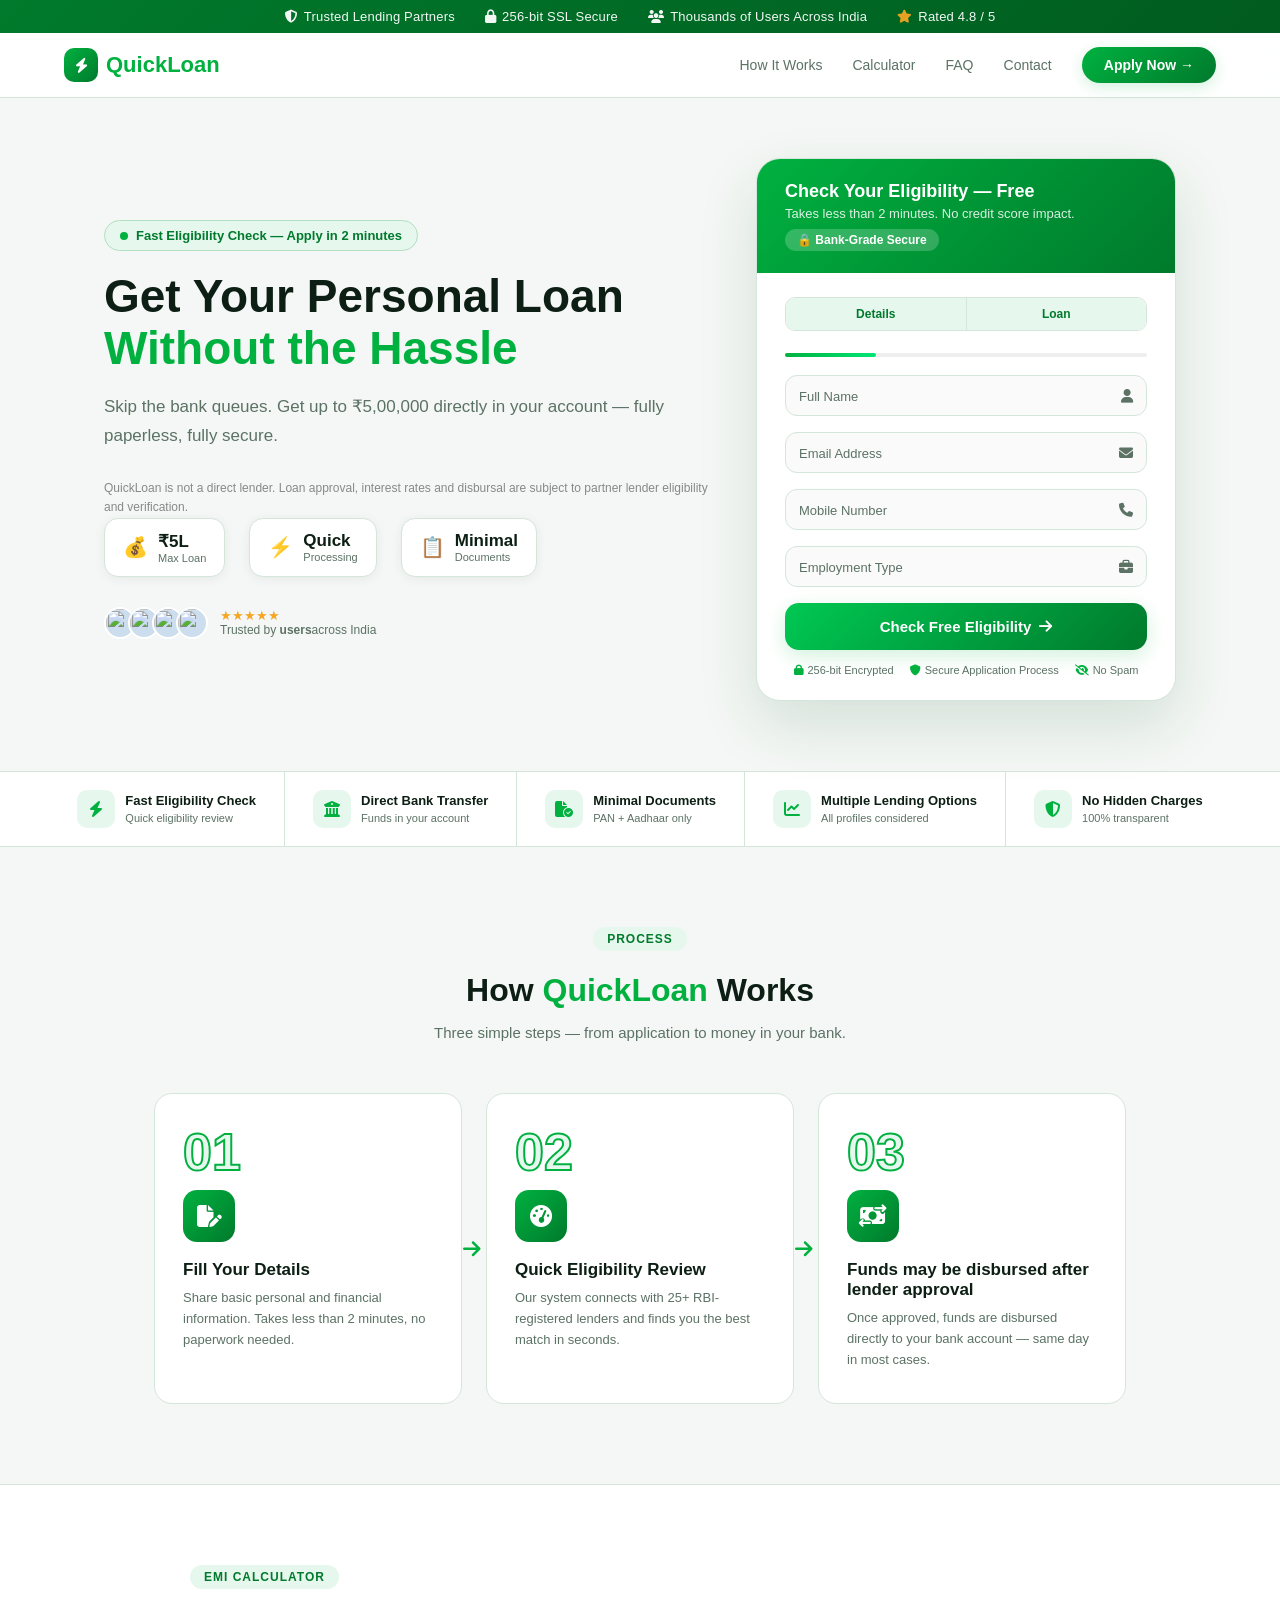
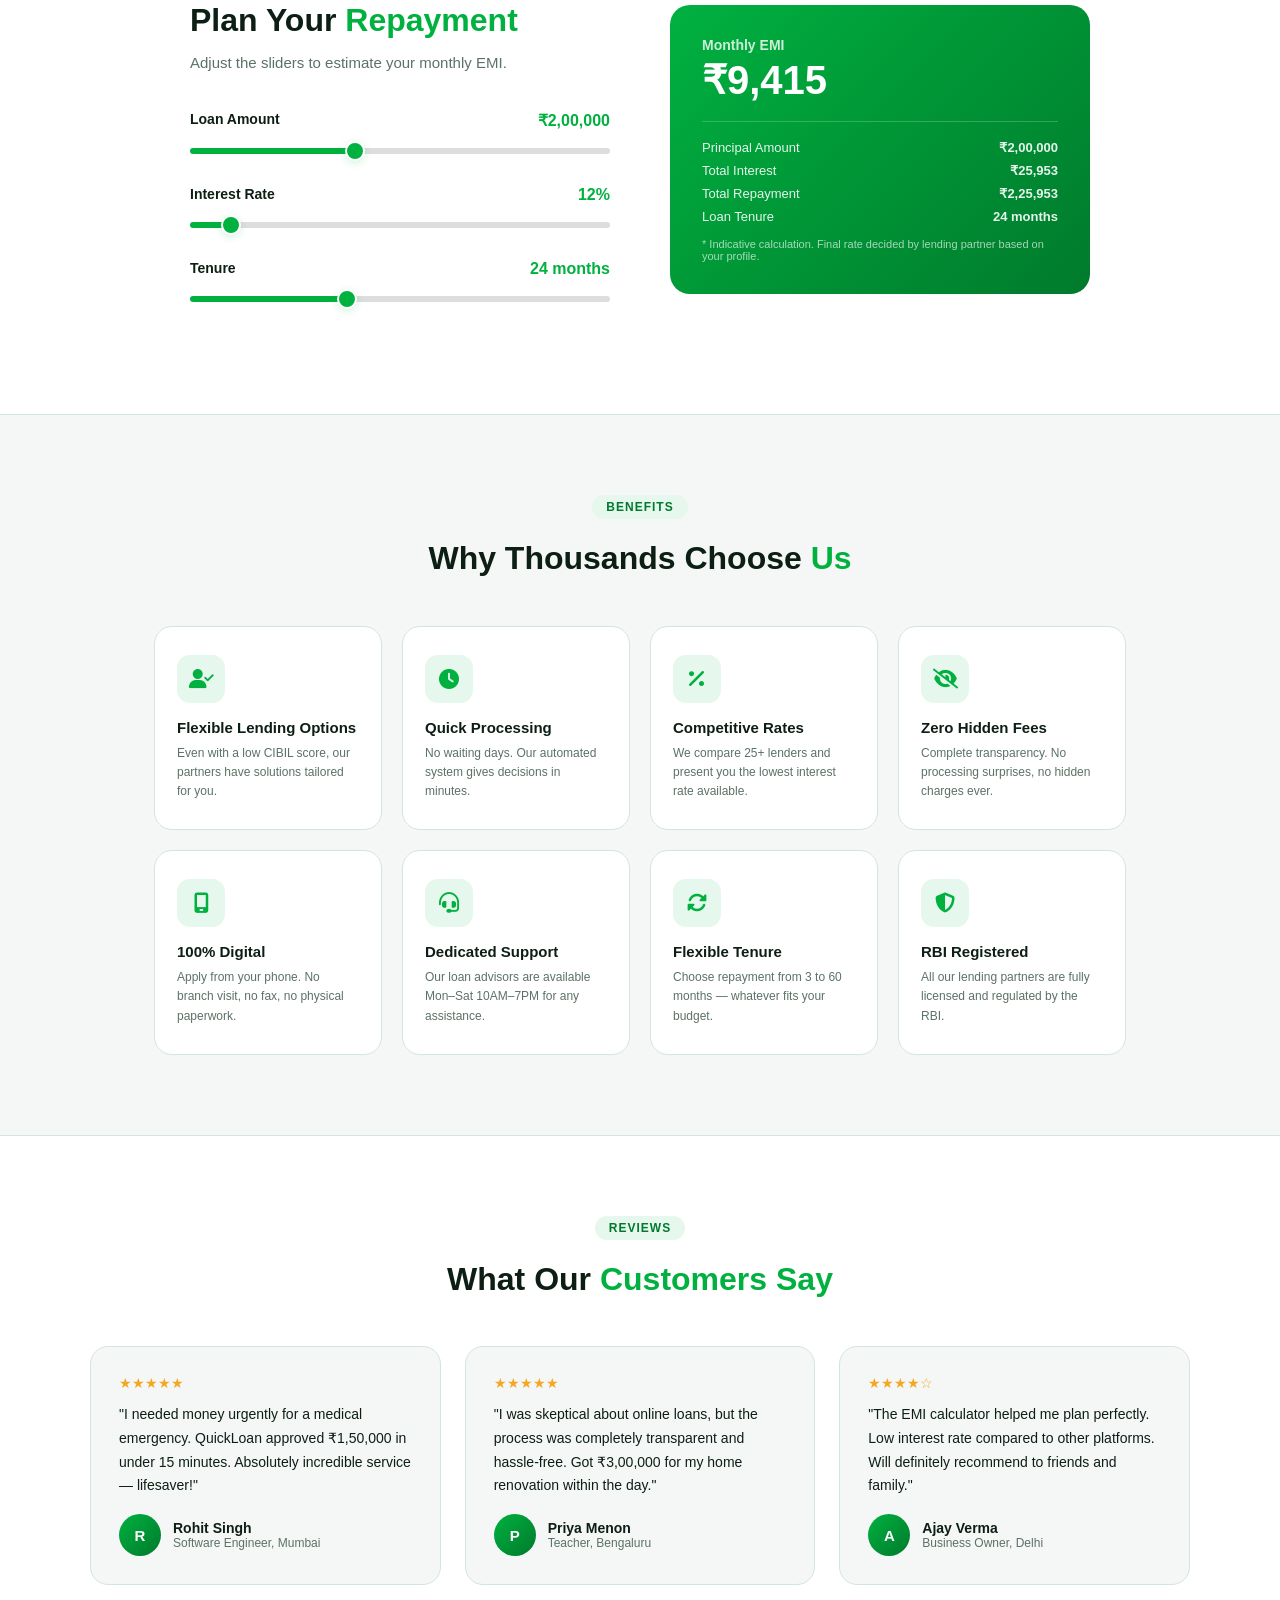
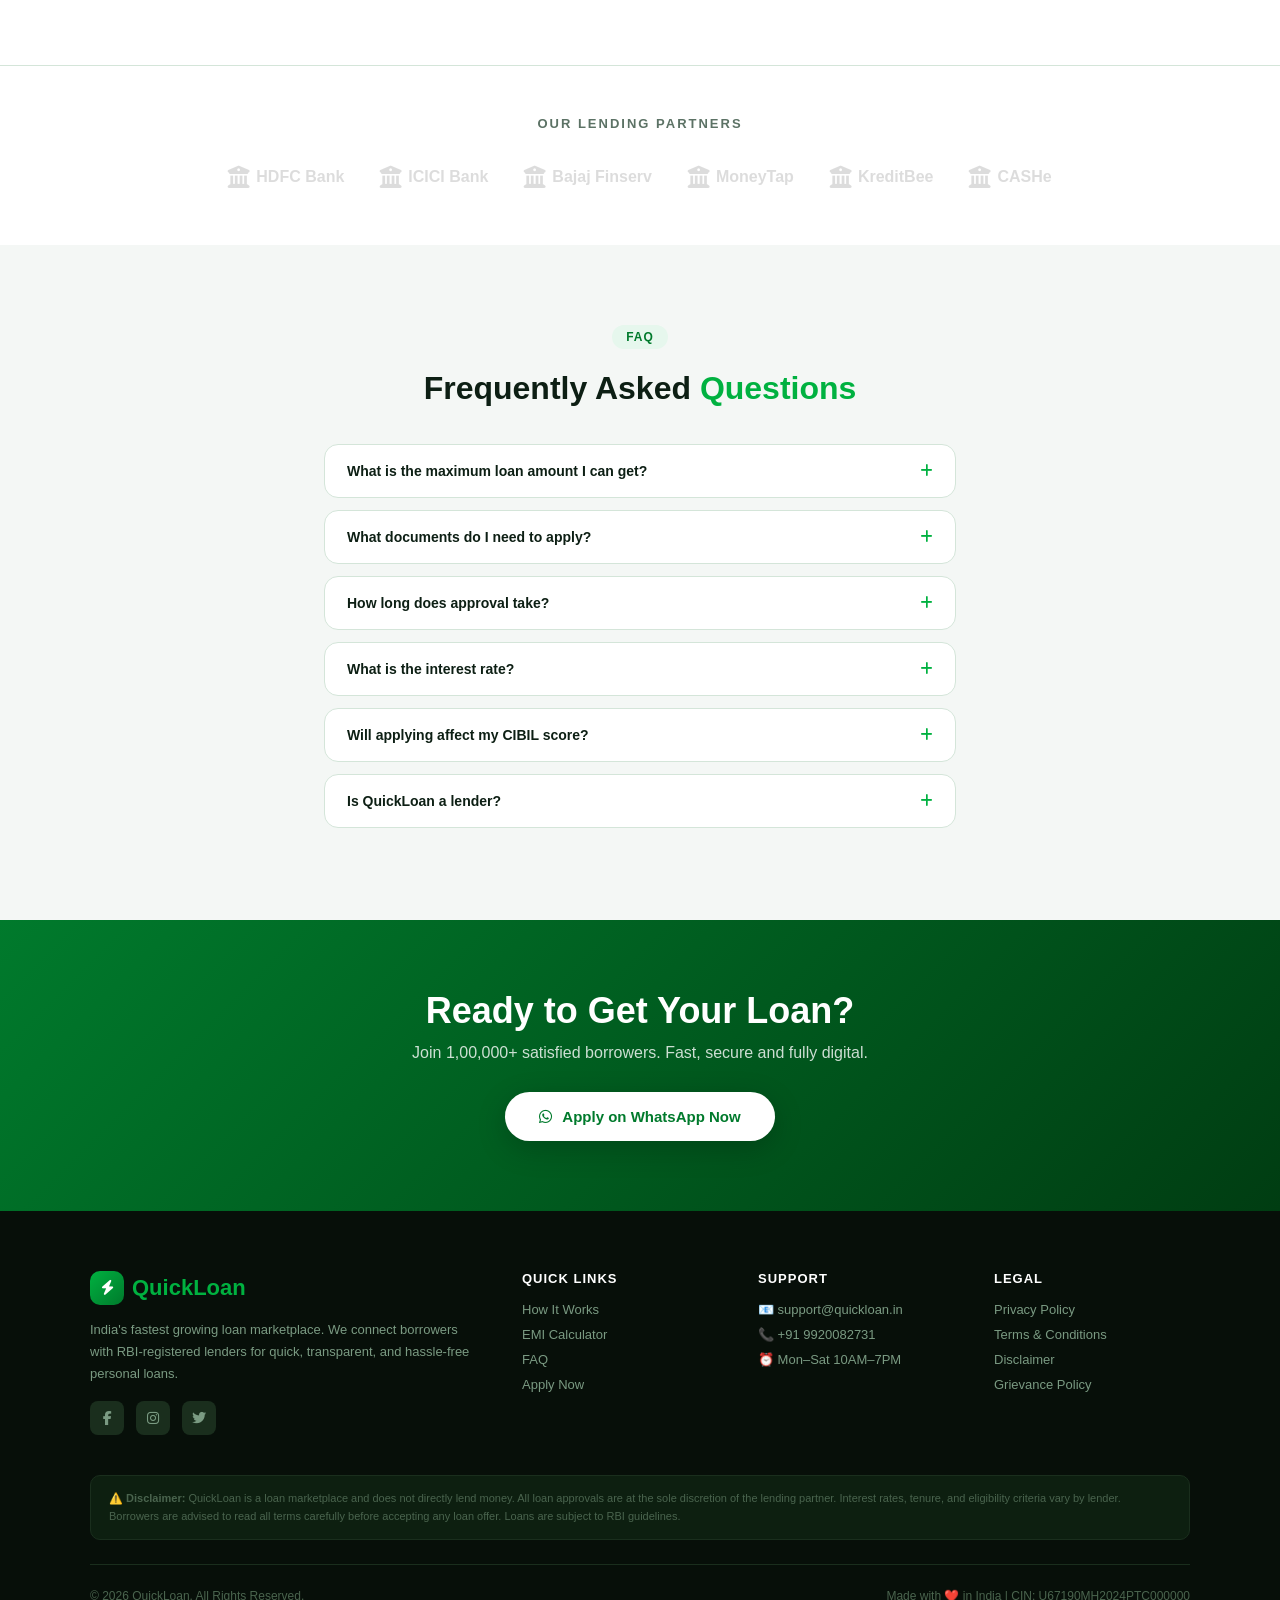
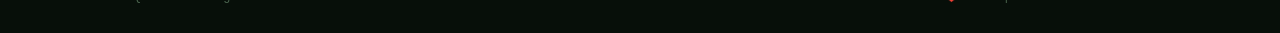
==== commit bd899701: "Update index.html" ====
--- a/index.html
+++ b/index.html
@@ -741,197 +741,6 @@
     >
       🚀 Apply Now — Free Eligibility Check
     </div>
-
-    <script>
-      /* ── NAV ── */
-      function toggleMobileNav() {
-        document.getElementById("mobile-nav").classList.toggle("open");
-      }
-
-      /* ── REVEAL ON SCROLL ── */
-      const reveals = document.querySelectorAll(".reveal");
-      const observer = new IntersectionObserver(
-        (entries) => {
-          entries.forEach((e) => {
-            if (e.isIntersecting) {
-              e.target.classList.add("visible");
-              observer.unobserve(e.target);
-            }
-          });
-        },
-        { threshold: 0.1 },
-      );
-      reveals.forEach((r) => observer.observe(r));
-
-      /* ── FAQ ── */
-      function toggleFAQ(el) {
-        const item = el.parentElement;
-        item.classList.toggle("open");
-      }
-
-      /* ── EMI CALCULATOR ── */
-      function calcEMI() {
-        const P = +document.getElementById("amt-range").value;
-        const rAnnual = +document.getElementById("rate-range").value;
-        const n = +document.getElementById("tenure-range").value;
-        const r = rAnnual / 12 / 100;
-        const emi =
-          r === 0
-            ? P / n
-            : (P * r * Math.pow(1 + r, n)) / (Math.pow(1 + r, n) - 1);
-        const total = emi * n;
-        const interest = total - P;
-        const fmt = (v) => "₹" + Math.round(v).toLocaleString("en-IN");
-        document.getElementById("emi-display").textContent = fmt(emi);
-        document.getElementById("cr-principal").textContent = fmt(P);
-        document.getElementById("cr-interest").textContent = fmt(interest);
-        document.getElementById("cr-total").textContent = fmt(total);
-        document.getElementById("cr-tenure").textContent = n + " months";
-        document.getElementById("amt-display").textContent = fmt(P);
-        document.getElementById("rate-display").textContent = rAnnual + "%";
-        document.getElementById("tenure-display").textContent = n + " months";
-        // update range gradient
-        ["amt", "rate", "tenure"].forEach((k) => {
-          const el = document.getElementById(k + "-range");
-          const pct = ((el.value - el.min) / (el.max - el.min)) * 100;
-          el.style.background = `linear-gradient(to right,var(--green) ${pct}%,#ddd ${pct}%)`;
-        });
-      }
-      calcEMI();
-
-      /* ── SUBMIT ── */
-      function submitForm() {
-        const name = document.getElementById("f-name").value.trim();
-
-        const email = document.getElementById("f-email").value.trim();
-
-        const phone = document.getElementById("f-phone").value.trim();
-
-        const employment = document.getElementById("f-employ").value;
-
-        // VALIDATION
-        if (!name || !email || !phone || !employment) {
-          alert("Please fill all fields");
-          return;
-        }
-
-        // MOBILE VALIDATION
-        if (!/^[6-9]\d{9}$/.test(phone)) {
-          alert("Enter valid mobile number");
-          return;
-        }
-
-        // FAKE NUMBER BLOCK
-        const fakeNumbers = [
-          "9999999999",
-          "8888888888",
-          "7777777777",
-          "6666666666",
-          "5555555555",
-          "4444444444",
-          "3333333333",
-          "2222222222",
-          "1111111111",
-          "0000000000",
-          "1234567890",
-          "9876543210",
-        ];
-
-        if (fakeNumbers.includes(phone)) {
-          alert("Please enter a genuine mobile number");
-          return;
-        }
-
-        const btn = document.getElementById("final-submit");
-
-        btn.disabled = true;
-
-        // STEP 1
-        btn.innerHTML = `
-    <i class="fa-solid fa-spinner fa-spin"></i>
-    Checking Eligibility...
-  `;
-
-        // STEP 2
-        setTimeout(() => {
-          btn.innerHTML = `
-      <i class="fa-solid fa-spinner fa-spin"></i>
-      Verifying Details...
-    `;
-        }, 1500);
-
-        // STEP 3
-        setTimeout(() => {
-          btn.innerHTML = `
-      <i class="fa-solid fa-spinner fa-spin"></i>
-      Matching Loan Offers...
-    `;
-        }, 3000);
-
-        // FINAL RESULT
-        setTimeout(() => {
-          // OPEN MODAL
-          document.getElementById("success-modal").classList.add("open");
-
-          // ICON
-          document.querySelector(".modal-icon").innerHTML =
-            `<i class="fa-solid fa-circle-check"></i>`;
-
-          // TITLE
-          document.querySelector(".modal-box h2").innerHTML =
-            "✅ Eligibility Checked";
-
-          // DESCRIPTION
-          document.querySelector(".modal-box p").innerHTML = `
-      Based on your submitted details,
-      you are pre-qualified for loan
-      offers from our lending partners.
-
-      <br><br>
-
-      <small style="color:#888;">
-      Final approval depends on lender
-      verification and profile review.
-      </small>
-      `;
-
-          // RANDOM LIMIT
-          const limits = [
-            "₹50,000",
-            "₹1,00,000",
-            "₹2,50,000",
-            "₹3,00,000",
-            "₹5,00,000",
-          ];
-
-          const limit = limits[Math.floor(Math.random() * limits.length)];
-
-          document.getElementById("modal-ref-num").innerHTML =
-            `Pre-Qualified Amount: ${limit}`;
-
-          // CONTINUE BUTTON
-          document.querySelector(".modal-close").innerHTML = "Continue";
-
-          document.querySelector(".modal-close").onclick = function () {
-            window.location.href = "https://upstox.com/open-account/?f=6ZA67G";
-          };
-
-          // RESET BUTTON
-          btn.disabled = false;
-
-          btn.innerHTML = `
-      Check Free Eligibility
-      <i class="fa-solid fa-arrow-right"></i>
-    `;
-        }, 4500);
-      }
-
-      /* ── SELECT filled class ── */
-      document.querySelectorAll(".field select").forEach((sel) => {
-        sel.addEventListener("change", () =>
-          sel.classList.toggle("filled", sel.value !== ""),
-        );
-      });
-    </script>
+    <script src="script.js"></script>
   </body>
 </html>
--- a/style.css
+++ b/style.css
@@ -1,458 +1,1343 @@
-/* ===== RESET ===== */
+:root {
+  --green: #00b140;
+  --green-dark: #007a2c;
+  --green-light: #e6f7ed;
+  --green-glow: rgba(0, 177, 64, 0.18);
+  --gold: #f5a623;
+  --bg: #f4f7f5;
+  --white: #ffffff;
+  --text: #0d1f14;
+  --muted: #5c7265;
+  --border: #d4e5d9;
+  --shadow: 0 8px 40px rgba(0, 80, 30, 0.1);
+  --radius: 18px;
+}
+
 * {
   margin: 0;
   padding: 0;
   box-sizing: border-box;
-  font-family: "Inter", sans-serif;
-  transition: all 0.25s ease;
+}
+
+html {
+  scroll-behavior: smooth;
 }
 
 body {
-  background: linear-gradient(135deg, #f5f7f9, #e8f5e9);
-  color: #111;
-}
-
-/* ===== HEADER ===== */
-.header {
-  display: flex;
-  justify-content: space-between;
-  align-items: center;
-  padding: 15px 40px;
-  background: #fff;
+  font-family: "DM Sans", sans-serif;
+  background: var(--bg);
+  color: var(--text);
+  overflow-x: hidden;
+}
+
+/* ── HEADER ── */
+header {
   position: sticky;
   top: 0;
-  z-index: 100;
-  box-shadow: 0 4px 20px rgba(0, 0, 0, 0.05);
-}
-
+  z-index: 999;
+  background: rgba(255, 255, 255, 0.92);
+  backdrop-filter: blur(14px);
+  border-bottom: 1px solid var(--border);
+  display: flex;
+  align-items: center;
+  justify-content: space-between;
+  padding: 14px 5%;
+}
 .logo {
+  font-family: "Sora", sans-serif;
+  font-weight: 800;
   font-size: 22px;
-  font-weight: 700;
-  color: #00a82d;
-}
-
+  color: var(--green);
+  display: flex;
+  align-items: center;
+  gap: 8px;
+}
+.logo-icon {
+  width: 34px;
+  height: 34px;
+  background: linear-gradient(135deg, var(--green), var(--green-dark));
+  border-radius: 10px;
+  display: flex;
+  align-items: center;
+  justify-content: center;
+  color: #fff;
+  font-size: 15px;
+}
 nav {
   display: flex;
   align-items: center;
-  gap: 20px;
-}
-
+  gap: 30px;
+}
 nav a {
   text-decoration: none;
-  color: #333;
+  color: var(--muted);
+  font-size: 14px;
   font-weight: 500;
-}
-
+  transition: color 0.2s;
+}
 nav a:hover {
-  color: #00a82d;
-}
-
-.whatsapp-btn {
-  background: linear-gradient(135deg, #00c853, #009624);
-  color: #fff;
-  padding: 10px 16px;
+  color: var(--green);
+}
+.nav-cta {
+  background: linear-gradient(135deg, var(--green), var(--green-dark));
+  color: #fff;
+  padding: 10px 22px;
+  border-radius: 50px;
+  font-size: 14px;
+  font-weight: 600;
+  text-decoration: none;
+  box-shadow: 0 4px 15px var(--green-glow);
+}
+.hamburger {
+  display: none;
+  font-size: 22px;
+  cursor: pointer;
+  color: var(--text);
+}
+.mobile-nav {
+  display: none;
+  flex-direction: column;
+  gap: 0;
+  background: #fff;
+  border-bottom: 1px solid var(--border);
+  padding: 10px 5%;
+}
+.mobile-nav a {
+  padding: 12px 0;
+  border-bottom: 1px solid #f0f0f0;
+  font-size: 15px;
+  color: var(--text);
+  text-decoration: none;
+}
+.mobile-nav.open {
+  display: flex;
+}
+
+/* ── TRUST BAR ── */
+.trust-bar {
+  background: linear-gradient(135deg, var(--green-dark), #005c1f);
+  color: #fff;
+  text-align: center;
+  font-size: 13px;
+  padding: 9px 20px;
+  letter-spacing: 0.2px;
+  display: flex;
+  justify-content: center;
+  gap: 30px;
+  flex-wrap: wrap;
+}
+.trust-bar span {
+  display: flex;
+  align-items: center;
+  gap: 6px;
+  opacity: 0.95;
+}
+
+/* ── HERO ── */
+.hero {
+  display: grid;
+  grid-template-columns: 1fr 420px;
+  gap: 40px;
+  align-items: center;
+  padding: 60px 5% 70px;
+  max-width: 1200px;
+  margin: 0 auto;
+}
+.hero-badge {
+  display: inline-flex;
+  align-items: center;
+  gap: 8px;
+  background: var(--green-light);
+  color: var(--green-dark);
+  padding: 7px 15px;
+  border-radius: 50px;
+  font-size: 13px;
+  font-weight: 600;
+  margin-bottom: 20px;
+  border: 1px solid #b2dfc0;
+}
+.hero-badge .pulse {
+  width: 8px;
+  height: 8px;
+  border-radius: 50%;
+  background: var(--green);
+  animation: pulse 1.5s infinite;
+}
+@keyframes pulse {
+  0%,
+  100% {
+    opacity: 1;
+    transform: scale(1);
+  }
+  50% {
+    opacity: 0.5;
+    transform: scale(1.4);
+  }
+}
+.hero h1 {
+  font-family: "Sora", sans-serif;
+  font-size: 46px;
+  font-weight: 800;
+  line-height: 1.13;
+  color: var(--text);
+  margin-bottom: 18px;
+}
+.hero h1 em {
+  color: var(--green);
+  font-style: normal;
+}
+.hero-sub {
+  font-size: 17px;
+  color: var(--muted);
+  line-height: 1.7;
+  margin-bottom: 28px;
+}
+
+.hero-stats {
+  display: flex;
+  gap: 24px;
+  margin-bottom: 30px;
+  flex-wrap: wrap;
+}
+.stat-pill {
+  display: flex;
+  align-items: center;
+  gap: 10px;
+  background: var(--white);
+  padding: 12px 18px;
+  border-radius: 14px;
+  box-shadow: 0 2px 12px rgba(0, 0, 0, 0.06);
+  border: 1px solid var(--border);
+}
+.stat-icon {
+  font-size: 20px;
+}
+.stat-val {
+  font-family: "Sora", sans-serif;
+  font-size: 17px;
+  font-weight: 700;
+  color: var(--text);
+}
+.stat-lbl {
+  font-size: 11px;
+  color: var(--muted);
+}
+
+.social-proof {
+  display: flex;
+  align-items: center;
+  gap: 12px;
+  font-size: 13px;
+  color: var(--muted);
+}
+.avatars {
+  display: flex;
+}
+.avatars img {
+  width: 32px;
+  height: 32px;
+  border-radius: 50%;
+  border: 2px solid #fff;
+  margin-left: -8px;
+  object-fit: cover;
+  background: #cde;
+}
+.avatars img:first-child {
+  margin-left: 0;
+}
+.stars {
+  color: var(--gold);
+  font-size: 13px;
+}
+
+/* ── FORM CARD ── */
+.form-card {
+  background: var(--white);
+  border-radius: 24px;
+  box-shadow: 0 24px 60px rgba(0, 80, 30, 0.13);
+  border: 1px solid var(--border);
+  overflow: hidden;
+  position: relative;
+}
+.form-header {
+  background: linear-gradient(135deg, var(--green), var(--green-dark));
+  padding: 22px 28px;
+  color: #fff;
+}
+.form-header h2 {
+  font-family: "Sora", sans-serif;
+  font-size: 18px;
+  font-weight: 700;
+}
+.form-header p {
+  font-size: 13px;
+  opacity: 0.85;
+  margin-top: 4px;
+}
+.form-badge {
+  background: rgba(255, 255, 255, 0.2);
+  border-radius: 50px;
+  padding: 4px 12px;
+  font-size: 12px;
+  font-weight: 600;
+  display: inline-block;
+  margin-top: 8px;
+}
+.form-body {
+  padding: 24px 28px;
+}
+
+/* Steps indicator */
+.form-steps {
+  display: flex;
+  gap: 0;
+  margin-bottom: 22px;
+  border-radius: 10px;
+  overflow: hidden;
+  border: 1px solid var(--border);
+}
+.form-step {
+  flex: 1;
+  text-align: center;
+  padding: 9px 4px;
+  font-size: 12px;
+  font-weight: 600;
+  color: var(--muted);
+  background: #f8f8f8;
+  border-right: 1px solid var(--border);
+  transition: all 0.3s;
+}
+.form-step:last-child {
+  border-right: none;
+}
+.form-step.active {
+  background: var(--green-light);
+  color: var(--green-dark);
+}
+.form-step.done {
+  background: var(--green);
+  color: #fff;
+}
+
+/* Floating label inputs */
+.field {
+  position: relative;
+  margin-bottom: 16px;
+}
+.field input,
+.field select {
+  width: 100%;
+  padding: 15px 14px 8px;
+  border: 1.5px solid var(--border);
+  border-radius: 12px;
+  font-size: 14px;
+  font-family: "DM Sans", sans-serif;
+  background: #fafafa;
+  color: var(--text);
+  outline: none;
+  transition:
+    border 0.2s,
+    box-shadow 0.2s;
+  appearance: none;
+}
+.field input:focus,
+.field select:focus {
+  border-color: var(--green);
+  box-shadow: 0 0 0 3px var(--green-glow);
+  background: #fff;
+}
+.field label {
+  position: absolute;
+  top: 14px;
+  left: 14px;
+  font-size: 13px;
+  color: var(--muted);
+  pointer-events: none;
+  transition: all 0.2s;
+}
+.field input:focus + label,
+.field input:not(:placeholder-shown) + label,
+.field select:focus + label,
+.field select.filled + label {
+  top: 5px;
+  font-size: 10px;
+  color: var(--green);
+  font-weight: 600;
+}
+.field .icon {
+  position: absolute;
+  right: 14px;
+  top: 50%;
+  transform: translateY(-50%);
+  color: var(--muted);
+  font-size: 14px;
+}
+.field.valid input {
+  border-color: var(--green);
+}
+.field.valid .icon {
+  color: var(--green);
+}
+.field.invalid input {
+  border-color: #e53935;
+}
+.field.invalid .icon {
+  color: #e53935;
+}
+.field-error {
+  font-size: 11px;
+  color: #e53935;
+  margin-top: 4px;
+  display: none;
+}
+.field.invalid .field-error {
+  display: block;
+}
+
+/* Phone + OTP row */
+.phone-row {
+  display: flex;
+  gap: 8px;
+  align-items: flex-start;
+}
+.phone-row .field {
+  flex: 1;
+  margin-bottom: 0;
+}
+#otp-send-btn {
+  padding: 0 14px;
+  height: 50px;
+  border-radius: 12px;
+  background: var(--green);
+  color: #fff;
   border: none;
-  border-radius: 30px;
+  font-size: 12px;
+  font-weight: 700;
+  cursor: pointer;
+  white-space: nowrap;
+  min-width: 90px;
+  transition: all 0.2s;
+  flex-shrink: 0;
+}
+#otp-send-btn:disabled {
+  background: #b2dfc0;
+  cursor: not-allowed;
+}
+#otp-send-btn:not(:disabled):hover {
+  background: var(--green-dark);
+}
+
+.otp-row {
+  display: flex;
+  gap: 8px;
+  margin-top: 12px;
+}
+.otp-box {
+  flex: 1;
+  height: 50px;
+  text-align: center;
+  border: 1.5px solid var(--border);
+  border-radius: 10px;
+  font-size: 20px;
+  font-weight: 700;
+  font-family: "Sora", sans-serif;
+  outline: none;
+  background: #fafafa;
+  color: var(--text);
+  transition: all 0.2s;
+}
+.otp-box:focus {
+  border-color: var(--green);
+  box-shadow: 0 0 0 3px var(--green-glow);
+  background: #fff;
+}
+.otp-box.filled {
+  border-color: var(--green);
+  background: var(--green-light);
+}
+.otp-timer {
+  font-size: 12px;
+  color: var(--muted);
+  margin-top: 6px;
+  text-align: center;
+}
+.otp-timer a {
+  color: var(--green);
+  cursor: pointer;
+  text-decoration: none;
+  font-weight: 600;
+}
+.otp-section {
+  display: none;
+}
+.otp-section.visible {
+  display: block;
+}
+.otp-verify-status {
+  font-size: 12px;
+  text-align: center;
+  margin-top: 6px;
+  min-height: 16px;
+}
+.otp-verify-status.success {
+  color: var(--green);
+}
+.otp-verify-status.error {
+  color: #e53935;
+}
+
+.phone-verified-badge {
+  display: none;
+  align-items: center;
+  gap: 6px;
+  background: var(--green-light);
+  color: var(--green-dark);
+  border-radius: 8px;
+  padding: 8px 12px;
+  font-size: 12px;
+  font-weight: 600;
+  margin-top: 8px;
+}
+.phone-verified-badge.visible {
+  display: flex;
+}
+
+.submit-btn {
+  width: 100%;
+  padding: 15px;
+  background: linear-gradient(135deg, #00c853, var(--green-dark));
+  color: #fff;
+  border: none;
+  border-radius: 14px;
+  font-family: "Sora", sans-serif;
+  font-size: 15px;
+  font-weight: 700;
+  cursor: pointer;
+  margin-top: 6px;
+  box-shadow: 0 6px 20px var(--green-glow);
+  transition: all 0.25s;
+  display: flex;
+  align-items: center;
+  justify-content: center;
+  gap: 8px;
+}
+.submit-btn:hover {
+  transform: translateY(-2px);
+  box-shadow: 0 10px 28px var(--green-glow);
+}
+.submit-btn:disabled {
+  opacity: 0.6;
+  cursor: not-allowed;
+  transform: none;
+}
+
+.form-trust {
+  display: flex;
+  justify-content: center;
+  gap: 16px;
+  margin-top: 14px;
+  flex-wrap: wrap;
+}
+.form-trust span {
+  font-size: 11px;
+  color: var(--muted);
+  display: flex;
+  align-items: center;
+  gap: 4px;
+}
+
+/* Progress bar inside form */
+.progress-bar-wrap {
+  height: 4px;
+  background: #eee;
+  border-radius: 2px;
+  margin-bottom: 18px;
+}
+.progress-bar {
+  height: 100%;
+  background: linear-gradient(90deg, var(--green), #00e676);
+  border-radius: 2px;
+  transition: width 0.4s ease;
+  width: 25%;
+}
+
+/* ── FEATURES STRIP ── */
+.features-strip {
+  background: var(--white);
+  border-top: 1px solid var(--border);
+  border-bottom: 1px solid var(--border);
+  display: flex;
+  justify-content: center;
+  gap: 0;
+  overflow-x: auto;
+}
+.feat-item {
+  display: flex;
+  align-items: center;
+  gap: 10px;
+  padding: 18px 28px;
+  border-right: 1px solid var(--border);
+  white-space: nowrap;
+  flex-shrink: 0;
+}
+.feat-item:last-child {
+  border-right: none;
+}
+.feat-icon {
+  width: 38px;
+  height: 38px;
+  border-radius: 10px;
+  background: var(--green-light);
+  display: flex;
+  align-items: center;
+  justify-content: center;
+  color: var(--green);
+  font-size: 16px;
+  flex-shrink: 0;
+}
+.feat-txt strong {
+  display: block;
+  font-size: 13px;
+  font-weight: 700;
+  color: var(--text);
+}
+.feat-txt small {
+  font-size: 11px;
+  color: var(--muted);
+}
+
+/* ── SECTION HEADINGS ── */
+.section-label {
+  display: inline-block;
+  background: var(--green-light);
+  color: var(--green-dark);
+  padding: 5px 14px;
+  border-radius: 50px;
+  font-size: 12px;
+  font-weight: 700;
+  letter-spacing: 1px;
+  text-transform: uppercase;
+  margin-bottom: 12px;
+}
+.section-title {
+  font-family: "Sora", sans-serif;
+  font-size: 32px;
+  font-weight: 800;
+  color: var(--text);
+  line-height: 1.2;
+  margin-bottom: 12px;
+}
+.section-title em {
+  color: var(--green);
+  font-style: normal;
+}
+.section-sub {
+  font-size: 15px;
+  color: var(--muted);
+  line-height: 1.6;
+}
+
+/* ── HOW IT WORKS ── */
+.how {
+  padding: 80px 5%;
+  max-width: 1100px;
+  margin: 0 auto;
+}
+.how-grid {
+  display: grid;
+  grid-template-columns: repeat(3, 1fr);
+  gap: 24px;
+  margin-top: 48px;
+}
+.how-card {
+  background: var(--white);
+  border-radius: var(--radius);
+  padding: 32px 28px;
+  border: 1px solid var(--border);
+  position: relative;
+  transition: all 0.3s;
+}
+.how-card:hover {
+  transform: translateY(-6px);
+  box-shadow: var(--shadow);
+}
+.how-num {
+  font-family: "Sora", sans-serif;
+  font-size: 52px;
+  font-weight: 800;
+  color: var(--green-light);
+  line-height: 1;
+  margin-bottom: 12px;
+  -webkit-text-stroke: 2px var(--green);
+}
+.how-icon {
+  width: 52px;
+  height: 52px;
+  border-radius: 14px;
+  background: linear-gradient(135deg, var(--green), var(--green-dark));
+  display: flex;
+  align-items: center;
+  justify-content: center;
+  color: #fff;
+  font-size: 22px;
+  margin-bottom: 18px;
+}
+.how-card h3 {
+  font-family: "Sora", sans-serif;
+  font-size: 17px;
+  font-weight: 700;
+  margin-bottom: 8px;
+}
+.how-card p {
+  font-size: 13px;
+  color: var(--muted);
+  line-height: 1.6;
+}
+.how-arrow {
+  position: absolute;
+  right: -20px;
+  top: 50%;
+  transform: translateY(-50%);
+  color: var(--green);
+  font-size: 20px;
+  z-index: 1;
+}
+
+/* ── LOAN CALCULATOR ── */
+.calc-section {
+  background: var(--white);
+  padding: 80px 5%;
+  border-top: 1px solid var(--border);
+  border-bottom: 1px solid var(--border);
+}
+.calc-inner {
+  max-width: 900px;
+  margin: 0 auto;
+  display: grid;
+  grid-template-columns: 1fr 1fr;
+  gap: 60px;
+  align-items: center;
+}
+.range-group {
+  margin-bottom: 28px;
+}
+.range-label {
+  display: flex;
+  justify-content: space-between;
+  font-size: 14px;
+  font-weight: 600;
+  margin-bottom: 10px;
+}
+.range-val {
+  color: var(--green);
+  font-family: "Sora", sans-serif;
+  font-size: 16px;
+  font-weight: 800;
+}
+input[type="range"] {
+  width: 100%;
+  -webkit-appearance: none;
+  appearance: none;
+  height: 6px;
+  border-radius: 3px;
+  background: linear-gradient(
+    to right,
+    var(--green) 0%,
+    var(--green) 50%,
+    #ddd 50%,
+    #ddd 100%
+  );
+  outline: none;
+}
+input[type="range"]::-webkit-slider-thumb {
+  -webkit-appearance: none;
+  appearance: none;
+  width: 20px;
+  height: 20px;
+  border-radius: 50%;
+  background: var(--green);
+  cursor: pointer;
+  box-shadow: 0 2px 8px var(--green-glow);
+  border: 2px solid #fff;
+}
+.calc-result {
+  background: linear-gradient(135deg, var(--green), var(--green-dark));
+  border-radius: 20px;
+  padding: 32px;
+  color: #fff;
+}
+.calc-result h3 {
+  font-family: "Sora", sans-serif;
+  font-size: 14px;
+  font-weight: 600;
+  opacity: 0.8;
+  margin-bottom: 4px;
+}
+.calc-result .emi {
+  font-family: "Sora", sans-serif;
+  font-size: 40px;
+  font-weight: 800;
+}
+.calc-divider {
+  border: none;
+  border-top: 1px solid rgba(255, 255, 255, 0.2);
+  margin: 18px 0;
+}
+.calc-row {
+  display: flex;
+  justify-content: space-between;
+  font-size: 13px;
+  margin: 8px 0;
+  opacity: 0.9;
+}
+.calc-row span:last-child {
+  font-weight: 700;
+}
+.calc-note {
+  font-size: 11px;
+  opacity: 0.65;
+  margin-top: 14px;
+}
+
+/* ── WHY US ── */
+.why-section {
+  padding: 80px 5%;
+  max-width: 1100px;
+  margin: 0 auto;
+}
+.why-grid {
+  display: grid;
+  grid-template-columns: repeat(4, 1fr);
+  gap: 20px;
+  margin-top: 48px;
+}
+.why-card {
+  background: var(--white);
+  border-radius: var(--radius);
+  padding: 28px 22px;
+  border: 1px solid var(--border);
+  transition: all 0.3s;
+  text-align: left;
+}
+.why-card:hover {
+  transform: translateY(-5px);
+  box-shadow: var(--shadow);
+  border-color: var(--green);
+}
+.why-icon {
+  width: 48px;
+  height: 48px;
+  border-radius: 13px;
+  background: var(--green-light);
+  display: flex;
+  align-items: center;
+  justify-content: center;
+  color: var(--green);
+  font-size: 20px;
+  margin-bottom: 16px;
+}
+.why-card h3 {
+  font-family: "Sora", sans-serif;
+  font-size: 15px;
+  font-weight: 700;
+  margin-bottom: 8px;
+}
+.why-card p {
+  font-size: 12px;
+  color: var(--muted);
+  line-height: 1.6;
+}
+
+/* ── TESTIMONIALS ── */
+.testimonials {
+  background: var(--white);
+  padding: 80px 5%;
+  border-top: 1px solid var(--border);
+}
+.testi-grid {
+  display: grid;
+  grid-template-columns: repeat(3, 1fr);
+  gap: 24px;
+  margin-top: 48px;
+  max-width: 1100px;
+  margin-left: auto;
+  margin-right: auto;
+}
+.testi-card {
+  background: var(--bg);
+  border-radius: var(--radius);
+  padding: 28px;
+  border: 1px solid var(--border);
+}
+.testi-stars {
+  color: var(--gold);
+  font-size: 14px;
+  margin-bottom: 12px;
+}
+.testi-text {
+  font-size: 14px;
+  color: var(--text);
+  line-height: 1.7;
+  margin-bottom: 16px;
+}
+.testi-author {
+  display: flex;
+  align-items: center;
+  gap: 12px;
+}
+.testi-avatar {
+  width: 42px;
+  height: 42px;
+  border-radius: 50%;
+  background: linear-gradient(135deg, var(--green), var(--green-dark));
+  display: flex;
+  align-items: center;
+  justify-content: center;
+  color: #fff;
+  font-size: 15px;
+  font-weight: 700;
+  font-family: "Sora", sans-serif;
+}
+.testi-name {
+  font-size: 14px;
+  font-weight: 700;
+}
+.testi-role {
+  font-size: 12px;
+  color: var(--muted);
+}
+
+/* ── FAQ ── */
+.faq-section {
+  padding: 80px 5%;
+  max-width: 760px;
+  margin: 0 auto;
+}
+.faq-item {
+  border: 1px solid var(--border);
+  border-radius: 14px;
+  margin-bottom: 12px;
+  overflow: hidden;
+  background: var(--white);
+}
+.faq-q {
+  padding: 18px 22px;
+  font-size: 14px;
   font-weight: 600;
   cursor: pointer;
-}
-
-/* ===== HERO ===== */
-.hero {
-  display: flex;
-  align-items: center;
-  padding: 60px 50px;
+  display: flex;
+  justify-content: space-between;
+  align-items: center;
+  user-select: none;
+}
+.faq-q i {
+  color: var(--green);
+  transition: transform 0.3s;
+}
+.faq-item.open .faq-q i {
+  transform: rotate(45deg);
+}
+.faq-a {
+  padding: 0 22px;
+  max-height: 0;
+  overflow: hidden;
+  transition: all 0.3s;
+  font-size: 14px;
+  color: var(--muted);
+  line-height: 1.7;
+}
+.faq-item.open .faq-a {
+  max-height: 200px;
+  padding: 0 22px 18px;
+}
+
+/* ── PARTNERS ── */
+.partners {
+  padding: 50px 5%;
+  text-align: center;
+  border-top: 1px solid var(--border);
+  background: var(--white);
+}
+.partners h3 {
+  font-size: 13px;
+  text-transform: uppercase;
+  letter-spacing: 2px;
+  color: var(--muted);
+  margin-bottom: 28px;
+  font-weight: 600;
+}
+.partner-logos {
+  display: flex;
+  justify-content: center;
+  align-items: center;
+  gap: 36px;
+  flex-wrap: wrap;
+}
+.partner-logo {
+  height: 36px;
+  display: flex;
+  align-items: center;
+  color: #bbb;
+  font-family: "Sora", sans-serif;
+  font-size: 16px;
+  font-weight: 700;
+  filter: grayscale(1);
+  opacity: 0.5;
+  transition: 0.3s;
+  gap: 6px;
+}
+.partner-logo:hover {
+  opacity: 1;
+  filter: none;
+  color: var(--green);
+}
+.partner-logo i {
+  font-size: 22px;
+}
+
+/* ── CTA BANNER ── */
+.cta-banner {
+  background: linear-gradient(135deg, var(--green-dark), #003d12);
+  padding: 70px 5%;
+  text-align: center;
+  color: #fff;
+}
+.cta-banner h2 {
+  font-family: "Sora", sans-serif;
+  font-size: 36px;
+  font-weight: 800;
+  margin-bottom: 12px;
+}
+.cta-banner p {
+  font-size: 16px;
+  opacity: 0.8;
+  margin-bottom: 30px;
+}
+.cta-banner .btn {
+  display: inline-flex;
+  align-items: center;
+  gap: 10px;
+  background: #fff;
+  color: var(--green-dark);
+  padding: 16px 34px;
+  border-radius: 50px;
+  font-family: "Sora", sans-serif;
+  font-size: 15px;
+  font-weight: 800;
+  text-decoration: none;
+  box-shadow: 0 8px 30px rgba(0, 0, 0, 0.2);
+  transition: all 0.25s;
+}
+.cta-banner .btn:hover {
+  transform: translateY(-3px);
+  box-shadow: 0 14px 40px rgba(0, 0, 0, 0.3);
+}
+
+/* ── FOOTER ── */
+footer {
+  background: #070f09;
+  color: #fff;
+  padding: 60px 5% 30px;
+}
+.footer-grid {
+  display: grid;
+  grid-template-columns: 2fr 1fr 1fr 1fr;
   gap: 40px;
-}
-
-.hero-left {
+  max-width: 1100px;
+  margin: 0 auto 40px;
+}
+.footer-brand .logo {
+  margin-bottom: 14px;
+}
+.footer-brand p {
+  font-size: 13px;
+  color: #7a9a82;
+  line-height: 1.7;
+}
+.footer-col h4 {
+  font-family: "Sora", sans-serif;
+  font-size: 13px;
+  font-weight: 700;
+  color: #fff;
+  margin-bottom: 16px;
+  text-transform: uppercase;
+  letter-spacing: 1px;
+}
+.footer-col a {
+  display: block;
+  color: #7a9a82;
+  font-size: 13px;
+  text-decoration: none;
+  margin-bottom: 10px;
+  transition: color 0.2s;
+}
+.footer-col a:hover {
+  color: var(--green);
+}
+.footer-col p {
+  font-size: 13px;
+  color: #7a9a82;
+  margin-bottom: 10px;
+}
+.footer-bottom {
+  max-width: 1100px;
+  margin: 0 auto;
+  border-top: 1px solid #1a2e1d;
+  padding-top: 24px;
+  display: flex;
+  justify-content: space-between;
+  align-items: center;
+  flex-wrap: wrap;
+  gap: 14px;
+}
+.footer-bottom p {
+  font-size: 12px;
+  color: #4a644e;
+}
+.footer-disclaimer {
+  background: #0d1f10;
+  border-radius: 10px;
+  padding: 14px 18px;
+  margin: 24px 0;
+  font-size: 11px;
+  color: #4a644e;
+  line-height: 1.6;
+  border: 1px solid #1a2e1d;
+  max-width: 1100px;
+  margin-left: auto;
+  margin-right: auto;
+}
+
+/* ── SUCCESS MODAL ── */
+.modal-overlay {
+  display: none;
+  position: fixed;
+  inset: 0;
+  background: rgba(0, 0, 0, 0.55);
+  z-index: 9999;
+  align-items: center;
+  justify-content: center;
+  backdrop-filter: blur(4px);
+}
+.modal-overlay.open {
+  display: flex;
+}
+.modal-box {
+  background: #fff;
+  border-radius: 24px;
+  padding: 40px 36px;
+  text-align: center;
+  max-width: 420px;
+  width: 90%;
+  animation: modalIn 0.35s cubic-bezier(0.34, 1.56, 0.64, 1);
+}
+@keyframes modalIn {
+  from {
+    transform: scale(0.8) translateY(40px);
+    opacity: 0;
+  }
+  to {
+    transform: none;
+    opacity: 1;
+  }
+}
+.modal-icon {
+  width: 80px;
+  height: 80px;
+  border-radius: 50%;
+  background: linear-gradient(135deg, var(--green), var(--green-dark));
+  display: flex;
+  align-items: center;
+  justify-content: center;
+  margin: 0 auto 20px;
+  font-size: 32px;
+  color: #fff;
+  box-shadow: 0 12px 30px var(--green-glow);
+}
+.modal-box h2 {
+  font-family: "Sora", sans-serif;
+  font-size: 22px;
+  font-weight: 800;
+  margin-bottom: 10px;
+}
+.modal-box p {
+  font-size: 14px;
+  color: var(--muted);
+  line-height: 1.6;
+  margin-bottom: 24px;
+}
+.modal-ref {
+  background: var(--green-light);
+  border-radius: 10px;
+  padding: 10px 20px;
+  font-family: "Sora", sans-serif;
+  font-size: 18px;
+  font-weight: 800;
+  color: var(--green-dark);
+  margin-bottom: 20px;
+}
+.modal-close {
+  background: linear-gradient(135deg, var(--green), var(--green-dark));
+  color: #fff;
+  border: none;
+  border-radius: 50px;
+  padding: 12px 30px;
+  font-size: 14px;
+  font-weight: 700;
+  cursor: pointer;
+}
+
+/* ── TICKER ── */
+.live-ticker {
+  background: #fff3e0;
+  border-bottom: 1px solid #ffe0b2;
+  padding: 8px 5%;
+  display: flex;
+  align-items: center;
+  gap: 10px;
+  font-size: 13px;
+  overflow: hidden;
+}
+.ticker-label {
+  background: #f5a623;
+  color: #fff;
+  border-radius: 5px;
+  padding: 2px 8px;
+  font-weight: 700;
+  font-size: 11px;
+  flex-shrink: 0;
+}
+.ticker-track {
+  overflow: hidden;
   flex: 1;
 }
-
-.hero-left h1 {
-  font-size: 42px;
-  font-weight: 700;
-}
-
-.hero-left p {
-  margin-top: 12px;
-  color: #555;
+.ticker-inner {
+  display: flex;
+  gap: 60px;
+  animation: ticker 22s linear infinite;
+  white-space: nowrap;
+}
+@keyframes ticker {
+  from {
+    transform: translateX(0);
+  }
+  to {
+    transform: translateX(-50%);
+  }
+}
+
+/* ── STICKY BOTTOM CTA (mobile) ── */
+.sticky-mobile-cta {
+  display: none;
+  position: fixed;
+  bottom: 0;
+  left: 0;
+  right: 0;
+  z-index: 888;
+  background: linear-gradient(135deg, var(--green), var(--green-dark));
+  color: #fff;
+  text-align: center;
+  padding: 14px 20px;
+  font-family: "Sora", sans-serif;
+  font-weight: 700;
+  font-size: 15px;
+  cursor: pointer;
+  box-shadow: 0 -4px 20px rgba(0, 0, 0, 0.15);
+}
+
+/* ── SCROLL ANIMATIONS ── */
+.reveal {
+  opacity: 0;
+  transform: translateY(28px);
+  transition: all 0.6s cubic-bezier(0.16, 1, 0.3, 1);
+}
+.reveal.visible {
+  opacity: 1;
+  transform: none;
+}
+
+.mini-note {
+  font-size: 12px;
+  color: #888;
+  margin-top: 14px;
   line-height: 1.6;
 }
 
-/* FORM CARD */
-.form {
-  margin-top: 20px;
-  background: #fff;
-  padding: 20px;
-  border-radius: 16px;
-  box-shadow: 0 15px 40px rgba(0, 0, 0, 0.08);
-  max-width: 350px;
-}
-
-.form input {
-  width: 100%;
-  padding: 12px;
-  margin: 10px 0;
-  border-radius: 8px;
-  border: 1px solid #ddd;
-}
-
-.form input:focus {
-  border-color: #00a82d;
-  outline: none;
-}
-/* FORM TITLE */
-.form-title {
-    margin-bottom: 15px;
-    font-size: 18px;
-    font-weight: 600;
-}
-
-/* INPUT GROUP */
-.input-group {
-    position: relative;
-    margin-bottom: 15px;
-}
-
-.input-group input {
-    width: 100%;
-    padding: 12px;
-    border-radius: 8px;
-    border: 1px solid #ddd;
-    outline: none;
-    background: transparent;
-}
-
-/* FLOATING LABEL */
-.input-group label {
-    position: absolute;
-    left: 12px;
-    top: 12px;
-    color: #777;
-    font-size: 14px;
-    transition: 0.3s;
-    background: #fff;
-    padding: 0 5px;
-}
-
-/* ANIMATION */
-.input-group input:focus + label,
-.input-group input:not(:placeholder-shown) + label {
-    top: -8px;
-    font-size: 12px;
-    color: #00a82d;
-}
-
-/* BUTTON */
-.cta-btn {
-    width: 100%;
-    padding: 12px;
-    border-radius: 30px;
-    background: linear-gradient(135deg,#00c853,#009624);
-    color: #fff;
-    border: none;
-    font-weight: bold;
-    cursor: pointer;
-}
-
-.cta-btn:hover {
-    transform: scale(1.05);
-}
-
-/* NOTE */
-.form-note {
-    font-size: 12px;
-    margin-top: 10px;
-    color: #666;
-    text-align: center;
-}
-
-
-.hero-right img {
-  width: 400px;
-}
-
-/* ===== FEATURES ===== */
-.features {
-  display: flex;
-  gap: 15px;
-  padding: 20px 50px;
-}
-
-.features div {
-  flex: 1;
-  background: #fff;
-  padding: 15px;
-  border-radius: 14px;
-  text-align: center;
-  box-shadow: 0 8px 20px rgba(0, 0, 0, 0.05);
-}
-
-/* ===== STEPS ===== */
-.steps {
-  text-align: center;
-  padding: 60px 20px;
-}
-
-.step-box {
-  display: flex;
-  justify-content: center;
-  gap: 20px;
-  margin-top: 30px;
-}
-
-.card {
-  background: #fff;
-  padding: 20px;
-  border-radius: 16px;
-  width: 140px;
-  box-shadow: 0 8px 25px rgba(0, 0, 0, 0.05);
-}
-
-.card:hover {
-  transform: translateY(-6px);
-}
-
-/* ===== WHY ===== */
-.why {
-  text-align: center;
-  padding: 60px 20px;
-}
-
-.why-grid {
-  display: flex;
-  justify-content: center;
-  gap: 15px;
-  flex-wrap: wrap;
-  margin-top: 20px;
-}
-
-.why-grid div {
-  background: #fff;
-  padding: 10px 18px;
-  border-radius: 30px;
-  box-shadow: 0 5px 15px rgba(0, 0, 0, 0.05);
-}
-
-/* ===== BUTTON ===== */
-.main-btn {
-  margin-top: 20px;
-  padding: 12px 30px;
-  border: none;
-  border-radius: 30px;
-  background: linear-gradient(135deg, #00c853, #009624);
-  color: #fff;
-  font-weight: 600;
-  cursor: pointer;
-}
-
-/* ===== LOAN SECTION PREMIUM ===== */
-.loan {
-    display: flex;
-    align-items: center;
-    justify-content: space-between;
-    padding: 50px;
-    margin: 40px;
-    border-radius: 25px;
-    background: linear-gradient(135deg,#ffffff,#f1fdf4);
-    box-shadow: 0 20px 50px rgba(0,0,0,0.08);
-}
-
-.loan-left h2 {
-    font-size: 32px;
-    font-weight: 700;
-}
-
-.loan-left span {
-    color: #00a82d;
-}
-
-.loan-left p {
-    margin-top: 10px;
-    color: #555;
-}
-
-/* FEATURES PILLS */
-.loan-features {
-    display: flex;
-    flex-wrap: wrap;
-    gap: 12px;
-    margin-top: 20px;
-}
-
-.loan-features div {
-    background: #e6f7ec;
-    padding: 10px 18px;
-    border-radius: 30px;
-    font-size: 14px;
-    font-weight: 500;
-}
-
-/* IMAGE */
-.loan-right img {
-    width: 220px;
-    border-radius: 50%;
-    background: #eaf6ee;
-    padding: 15px;
-}
-
-/* ===== FAQ PREMIUM ===== */
-.faq {
-    padding: 50px;
-    max-width: 700px;
-    margin: auto;
-}
-
-.faq h2 {
-    font-size: 28px;
-    margin-bottom: 20px;
-}
-
-details {
-    background: #fff;
-    padding: 15px 20px;
-    border-radius: 12px;
-    margin-bottom: 10px;
-    box-shadow: 0 5px 15px rgba(0,0,0,0.05);
-    cursor: pointer;
-}
-
-summary {
-    font-weight: 600;
-}
-
-details p {
-    margin-top: 10px;
-    color: #555;
-}
-/* ===== FOOTER PREMIUM ===== */
-.footer {
-    background: linear-gradient(135deg,#0a0a0a,#1a1a1a);
-    color: #fff;
-    padding: 50px 20px 20px;
-    margin-top: 40px;
-}
-
-.footer-content {
-    display: flex;
-    justify-content: space-between;
-    flex-wrap: wrap;
-    gap: 30px;
-    max-width: 1200px;
-    margin: auto;
-}
-
-.footer-box {
-    flex: 1;
-    min-width: 220px;
-}
-
-.footer h3 {
-    color: #00c853;
-    margin-bottom: 10px;
-}
-
-.footer h4 {
-    margin-bottom: 10px;
-}
-
-.footer p {
-    font-size: 14px;
-    color: #ccc;
-    margin: 5px 0;
-}
-
-.footer a {
-    display: block;
-    color: #ccc;
-    text-decoration: none;
-    margin: 5px 0;
-}
-
-.footer a:hover {
-    color: #00c853;
-}
-
-/* BOTTOM */
-.footer-bottom {
-    text-align: center;
-    margin-top: 30px;
-    border-top: 1px solid #333;
-    padding-top: 15px;
-}
-
-.footer-bottom p {
-    font-size: 13px;
-    color: #aaa;
-}
-/* ===== MOBILE ===== */
-.hamburger {
-  display: none;
-  font-size: 24px;
-}
-
+/* ── RESPONSIVE ── */
+@media (max-width: 1024px) {
+  .how-grid {
+    grid-template-columns: 1fr 1fr;
+  }
+  .why-grid {
+    grid-template-columns: repeat(2, 1fr);
+  }
+  .footer-grid {
+    grid-template-columns: 1fr 1fr;
+  }
+}
 @media (max-width: 768px) {
   nav {
     display: none;
-    flex-direction: column;
-    position: absolute;
-    top: 60px;
-    left: 0;
-    width: 100%;
-    background: #fff;
-    padding: 10px;
-  }
-
-  nav.show {
-    display: flex;
-  }
-
+  }
   .hamburger {
     display: block;
   }
-
   .hero {
-    flex-direction: column-reverse;
-    text-align: center;
-    padding: 20px;
-  }
-
-  .hero-right img {
-    width: 100%;
-    max-width: 280px;
-  }
-
-  .features {
+    grid-template-columns: 1fr;
+    padding: 30px 5%;
+  }
+  .hero h1 {
+    font-size: 30px;
+  }
+  .form-card {
+    margin-top: 10px;
+  }
+  .hero-right {
+    display: none;
+  }
+  .features-strip {
     flex-direction: column;
   }
-
-  .step-box {
-    flex-wrap: wrap;
-  }
-
-
-  .footer-content {
+  .feat-item {
+    border-right: none;
+    border-bottom: 1px solid var(--border);
+  }
+  .how-grid {
+    grid-template-columns: 1fr;
+  }
+  .why-grid {
+    grid-template-columns: 1fr 1fr;
+  }
+  .testi-grid {
+    grid-template-columns: 1fr;
+  }
+  .calc-inner {
+    grid-template-columns: 1fr;
+    gap: 30px;
+  }
+  .footer-grid {
+    grid-template-columns: 1fr;
+  }
+  .footer-bottom {
     flex-direction: column;
     text-align: center;
-    gap: 20px;
-  }
-}
-
-@media(max-width:768px){
-
-    .loan {
-        flex-direction: column;
-        text-align: center;
-        padding: 30px 20px;
-    }
-
-    .loan-right img {
-        margin-top: 20px;
-        width: 150px;
-    }
-
-    .loan-features {
-        justify-content: center;
-    }
-}
+  }
+  .section-title {
+    font-size: 24px;
+  }
+  .hero-stats {
+    gap: 12px;
+  }
+  .stat-pill {
+    padding: 10px 14px;
+  }
+  .how-arrow {
+    display: none;
+  }
+  .sticky-mobile-cta {
+    display: block;
+  }
+  .cta-banner h2 {
+    font-size: 26px;
+  }
+}
